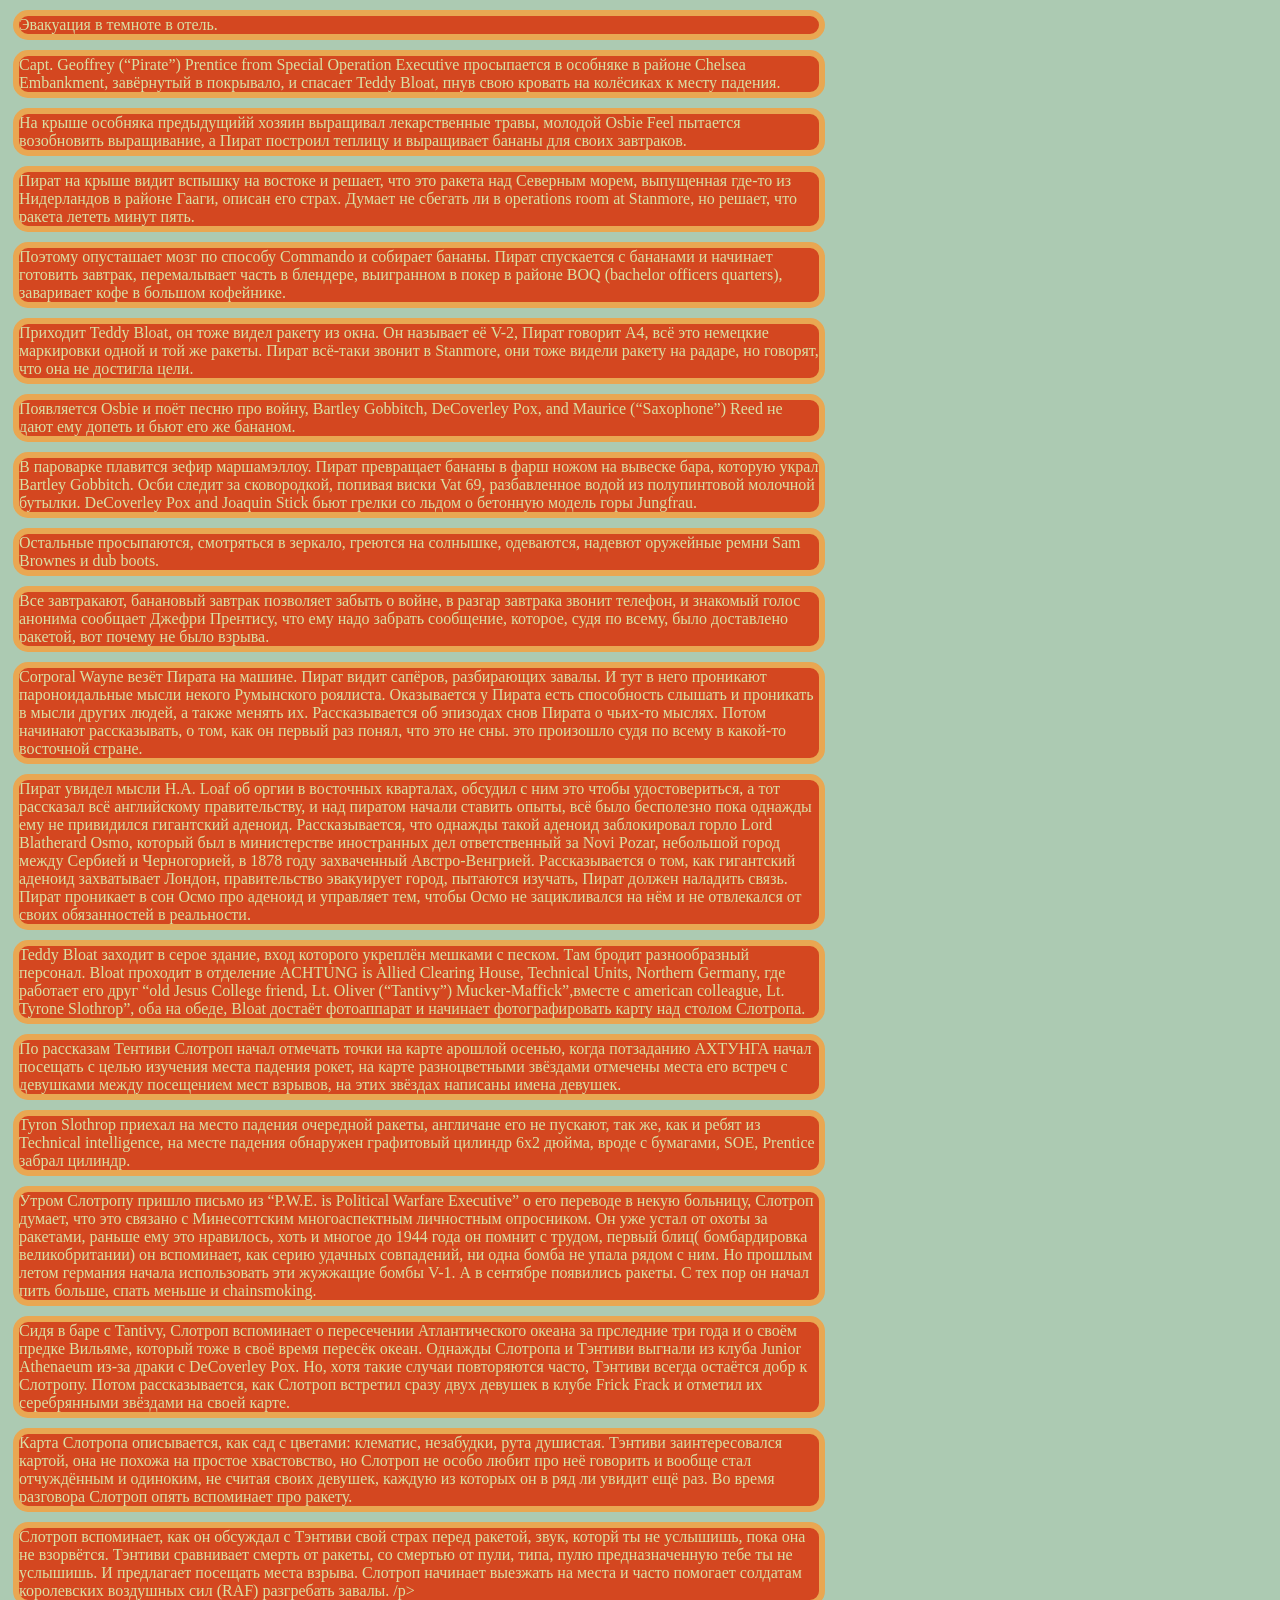
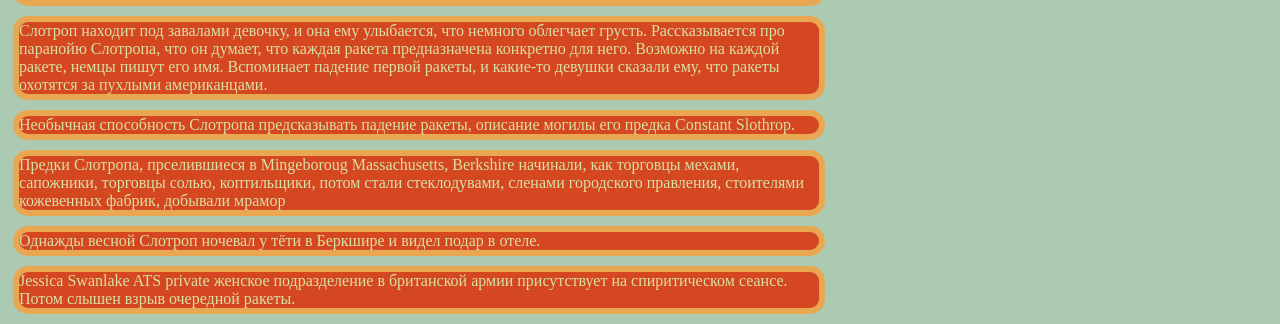
==== gr.html @ 09b10a2f "230" ====
<!DOCTYPE html>
<html>
<head>
<title>Gravity rainbow</title>
<link rel="stylesheet" href="styles.css">
</head>
<body  style="background-color: #ACCAB2; color: #D9E0A4">
<p>Эвакуация в темноте в отель.</p>
<p>Capt. Geoffrey (“Pirate”) Prentice from Special Operation Executive просыпается в особняке в районе Chelsea Embankment, завёрнутый в покрывало, и спасает Teddy Bloat, пнув свою кровать на колёсиках к месту падения.</p> <p>На крыше особняка предыдущийй хозяин выращивал лекарственные травы, молодой Osbie Feel пытается возобновить выращивание, а Пират построил теплицу и выращивает бананы для своих завтраков.</p>
<p>Пират на крыше видит вспышку на востоке и решает, что это ракета над Северным морем, выпущенная где-то из Нидерландов в районе Гааги, описан его страх. Думает не сбегать ли в operations room at Stanmore, но решает, что ракета лететь минут пять.</p>  <p>Поэтому опусташает мозг по способу Commando и собирает бананы.
Пират спускается с бананами и начинает готовить завтрак, перемалывает часть в блендере, выигранном в покер в районе BOQ (bachelor officers quarters), заваривает кофе в большом кофейнике.</p> <p>Приходит
Teddy Bloat, он тоже видел ракету из окна. Он называет её V-2, Пират говорит A4, всё это немецкие маркировки одной и той же ракеты. Пират всё-таки звонит в Stanmore, они тоже видели ракету на радаре, но говорят, что она не достигла цели.</p>
<p>Появляется Osbie и поёт песню про войну, Bartley  Gobbitch,  DeCoverley  Pox,  and  Maurice  (“Saxophone”)  Reed не дают ему допеть и бьют его же бананом.</p>
<p>В пароварке плавится зефир маршамэллоу. Пират превращает бананы в фарш ножом на вывеске бара, которую украл Bartley Gobbitch.
Осби следит за сковородкой, попивая виски Vat 69, разбавленное водой из полупинтовой молочной бутылки.
DeCoverley Pox and Joaquin Stick бьют грелки со льдом о бетонную модель горы Jungfrau.</p>
<p>Остальные просыпаются, смотряться в зеркало, греются на солнышке, одеваются, надевют оружейные ремни Sam Brownes и dub boots.</p>
<p>Все завтракают, банановый завтрак позволяет забыть о войне, в разгар завтрака звонит телефон, и знакомый голос анонима сообщает Джефри Прентису, что ему надо забрать сообщение, которое, судя по всему, было доставлено ракетой, вот почему не было взрыва.</p>
<p>Corporal Wayne везёт Пирата на машине. Пират видит сапёров, разбирающих завалы. И тут в него проникают пароноидальные мысли некого Румынского роялиста. Оказывается у Пирата есть способность слышать и проникать в мысли других людей, а также менять их.
Рассказывается об эпизодах снов Пирата о чьих-то мыслях. Потом начинают рассказывать, о том, как он первый раз понял, что это не сны. это произошло судя по всему в какой-то восточной стране.</p>
<p>Пират увидел мысли H.A. Loaf об оргии в восточных кварталах, обсудил с ним это чтобы удостовериться, а тот рассказал всё английскому правительству, и над пиратом начали ставить опыты, всё было бесполезно пока однажды ему не привидился гигантский аденоид. Рассказывается, что однажды такой аденоид заблокировал горло Lord Blatherard Osmo, который был в министерстве иностранных дел ответственный за Novi Pozar, небольшой город между Сербией и Черногорией, в 1878 году захваченный Австро-Венгрией.
Рассказывается о том, как гигантский аденоид захватывает Лондон, правительство эвакуирует город, пытаются изучать, Пират должен наладить связь.
Пират проникает в сон Осмо про аденоид и управляет тем, чтобы Осмо не зацикливался на нём и не отвлекался от своих обязанностей в реальности.</p>                                                                                                   <p>Teddy Bloat заходит в серое здание, вход которого укреплён мешками с песком. Там бродит разнообразный персонал.
Bloat проходит в отделение ACHTUNG is  Allied  Clearing  House,  Technical  Units,  Northern  Germany, где работает его друг
“old Jesus College friend, Lt. Oliver (“Tantivy”) Mucker-Maffick”,вместе с                                              american colleague, Lt. Tyrone Slothrop”, оба на обеде, Bloat достаёт фотоаппарат и начинает фотографировать карту над столом Слотропа.</p>                                                                                                         <p>По рассказам Тентиви Слотроп начал отмечать точки на карте арошлой осенью, когда потзаданию АХТУНГА начал посещать с целью изучения места падения рокет, на карте разноцветными звёздами отмечены места его встреч с девушками между посещением мест взрывов, на этих звёздах написаны имена девушек.</p>                                                                   <p>Tyron Slothrop приехал на место падения очередной ракеты, англичане его не пускают, так же, как и ребят из Technical intelligence, на месте падения обнаружен графитовый цилиндр 6х2 дюйма, вроде с бумагами, SOE, Prentice забрал цилиндр.</p>
<p>Утром Слотропу пришло письмо из “P.W.E. is Political Warfare Executive” о его переводе в некую больницу, Слотроп думает, что это связано с Минесоттским многоаспектным личностным опросником. Он уже устал от охоты за ракетами, раньше ему это нравилось, хоть и многое до 1944 года он помнит с трудом, первый блиц( бомбардировка великобритании) он вспоминает, как серию удачных совпадений, ни одна бомба не упала рядом с ним. Но прошлым летом германия начала использовать эти жужжащие бомбы V-1.
А в сентябре появились ракеты. С тех пор он начал пить больше, спать меньше и chainsmoking.</p>
<p>Сидя в баре с Tantivy, Слотроп вспоминает о пересечении Атлантического океана за прследние три года и о своём предке Вильяме, который тоже в своё время пересёк океан. Однажды Слотропа и Тэнтиви выгнали из клуба Junior Athenaeum из-за драки с DeCoverley Pox. Но, хотя такие случаи повторяются часто, Тэнтиви всегда остаётся добр к Слотропу. Потом рассказывается, как Слотроп встретил сразу двух девушек в клубе Frick Frack и отметил их серебрянными звёздами на своей карте.</p>
<p>Карта Слотропа описывается, как сад с цветами: клематис, незабудки, рута душистая. Тэнтиви заинтересовался картой, она не похожа на простое хвастовство, но Слотроп не особо любит про неё говорить и вообще стал отчуждённым и одиноким, не считая своих девушек, каждую из которых он в ряд ли увидит ещё раз. Во время разговора Слотроп опять вспоминает про ракету.
</p><p>
Слотроп вспоминает, как он обсуждал с Тэнтиви свой страх перед ракетой, звук, которй ты не услышишь, пока она не взорвётся. Тэнтиви сравнивает смерть от ракеты, со смертью от пули, типа, пулю предназначенную тебе ты не услышишь. И предлагает посещать места взрыва. Слотроп начинает выезжать на места и часто помогает солдатам королевских воздушных сил (RAF)  разгребать завалы.
/p><p>Слотроп находит под завалами девочку, и она ему улыбается, что немного облегчает грусть.
Рассказывается про паранойю Слотропа, что он думает, что каждая ракета предназначена конкретно для него. Возможно на каждой ракете, немцы пишут его имя. Вспоминает падение первой ракеты, и какие-то девушки сказали ему, что ракеты охотятся за пухлыми американцами.
</p><p>

Необычная способность Слотропа предсказывать падение ракеты, описание могилы его предка Constant Slothrop.</p><p>Предки Слотропа, прселившиеся в Mingeboroug Massachusetts, Berkshire начинали, как торговцы мехами, сапожники, торговцы солью, коптильщики, потом стали стеклодувами, сленами городского правления, стоителями кожевенных фабрик, добывали мрамор</p>
<p>Однажды весной Слотроп ночевал у тёти в Беркшире и видел подар в отеле.</p>
<p>Jessica Swanlake ATS private женское подразделение в британской армии присутствует на спиритическом сеансе. Потом слышен взрыв очередной ракеты.</p>
</body></html>
---- styles.css ----
p {
background-color: #D44720;
max-width: 100ch;
margin-top: 1em;
margin-bottom: 1em;
margin-left: 1em;
overflow: hidden;
text-overflow: ellipsis;
white-space: wrap;
background: #D44720;
border-left: 6px solid;
border-right: 6px solid;
border-top: 6px solid;
border-bottom: 6px solid;
border-color: #E9A752;
border-radius: 15px;
margin: 10px 5px;
}
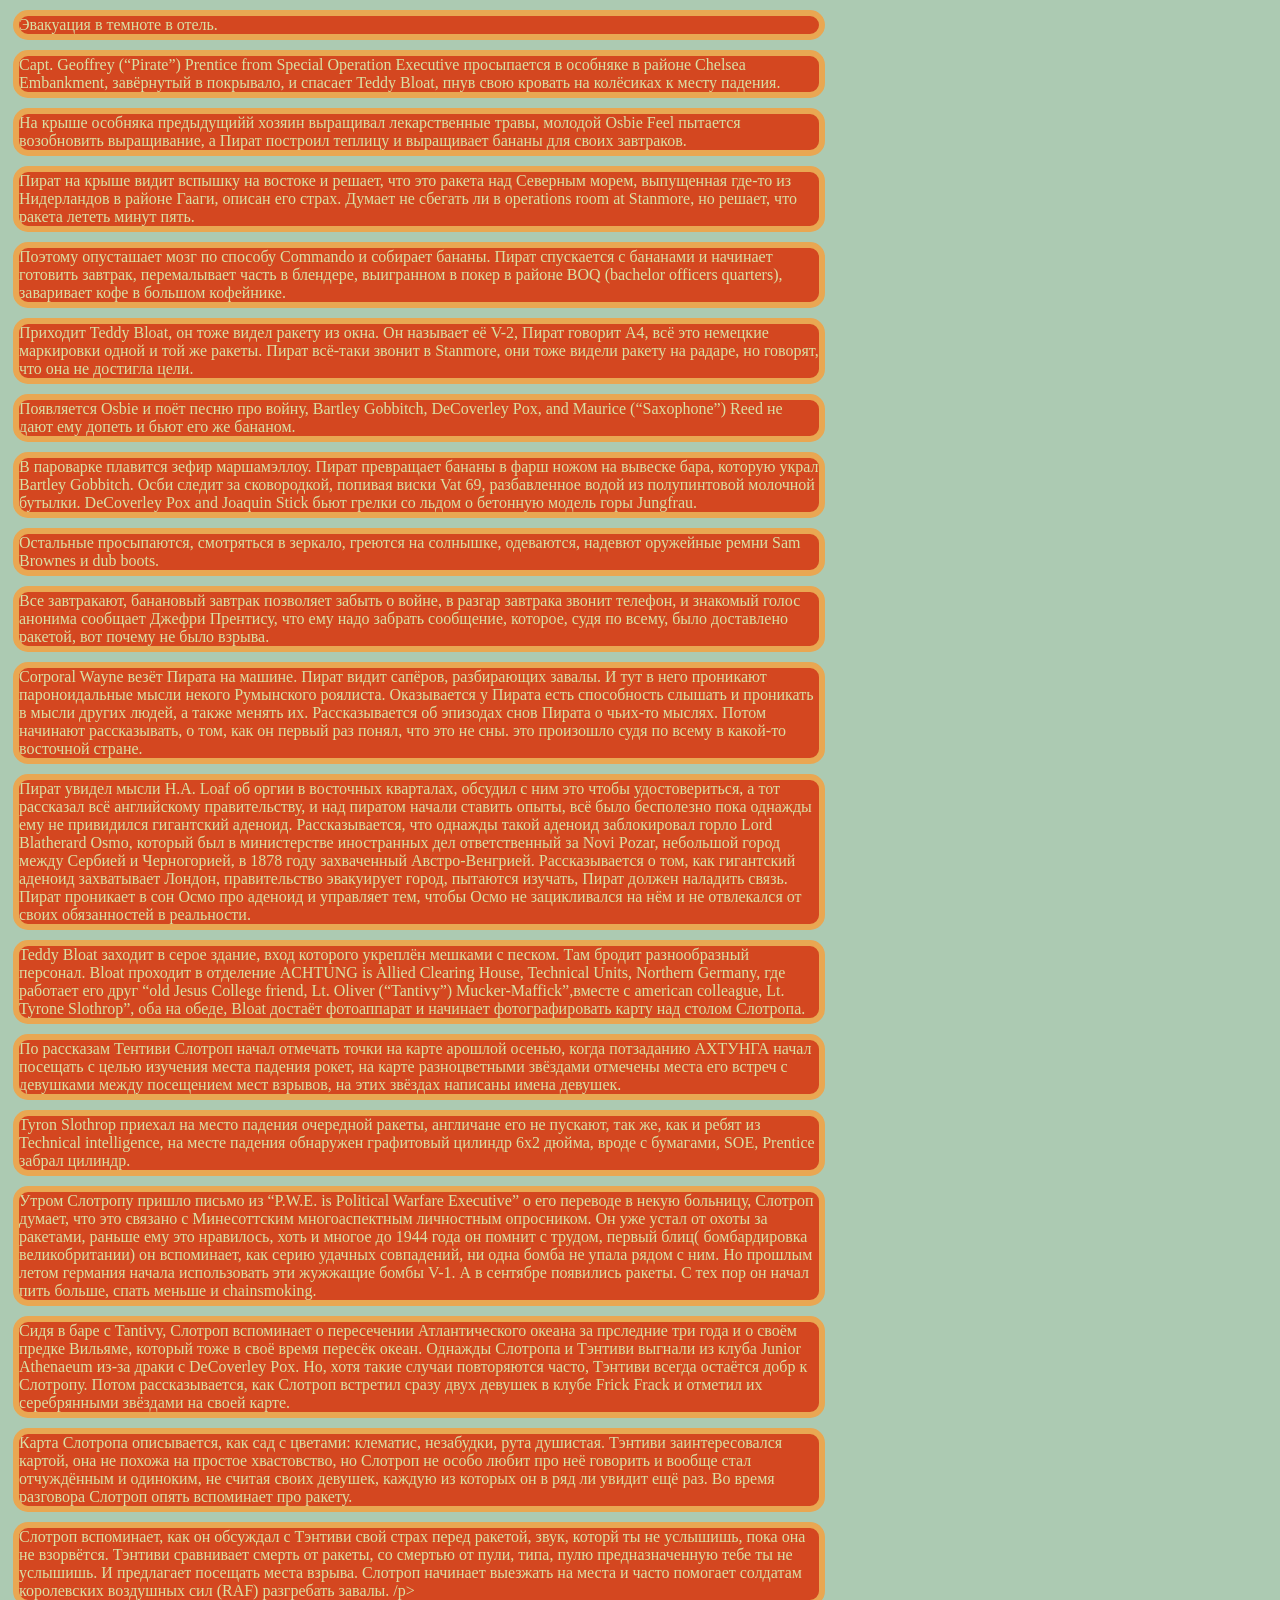
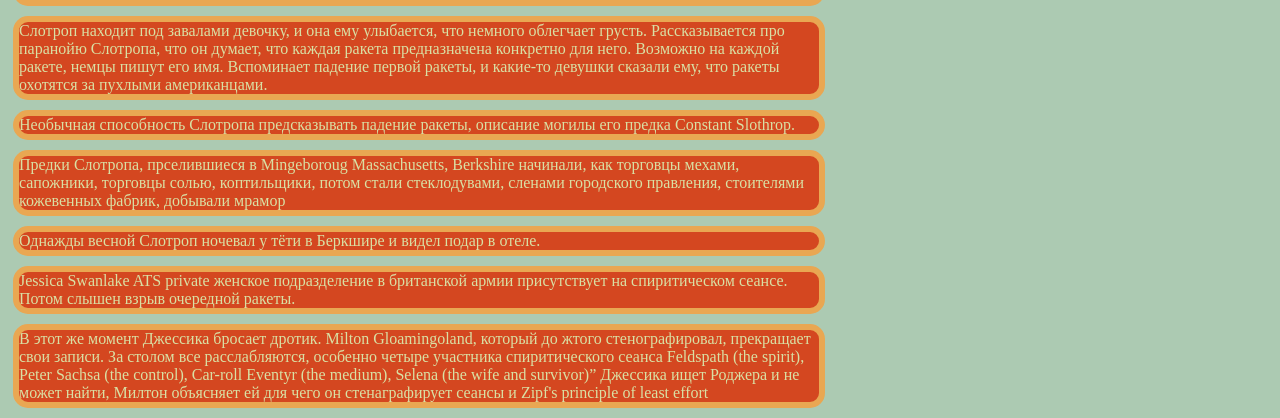
==== commit b2b5cd68: "240" ====
--- a/gr.html
+++ b/gr.html
@@ -36,4 +36,6 @@
 Необычная способность Слотропа предсказывать падение ракеты, описание могилы его предка Constant Slothrop.</p><p>Предки Слотропа, прселившиеся в Mingeboroug Massachusetts, Berkshire начинали, как торговцы мехами, сапожники, торговцы солью, коптильщики, потом стали стеклодувами, сленами городского правления, стоителями кожевенных фабрик, добывали мрамор</p>
 <p>Однажды весной Слотроп ночевал у тёти в Беркшире и видел подар в отеле.</p>
 <p>Jessica Swanlake ATS private женское подразделение в британской армии присутствует на спиритическом сеансе. Потом слышен взрыв очередной ракеты.</p>
+<p>В этот же момент Джессика бросает дротик. Milton Gloamingoland, который до жтого стенографировал, прекращает свои записи. За столом все расслабляются, особенно четыре участника спиритического сеанса Feldspath (the spirit), Peter Sachsa (the control), Car-roll Eventyr (the medium), Selena (the wife and survivor)”
+Джессика ищет Роджера и не может найти, Милтон объясняет ей для чего он стенаграфирует сеансы и Zipf's principle of least effort</p>
 </body></html>
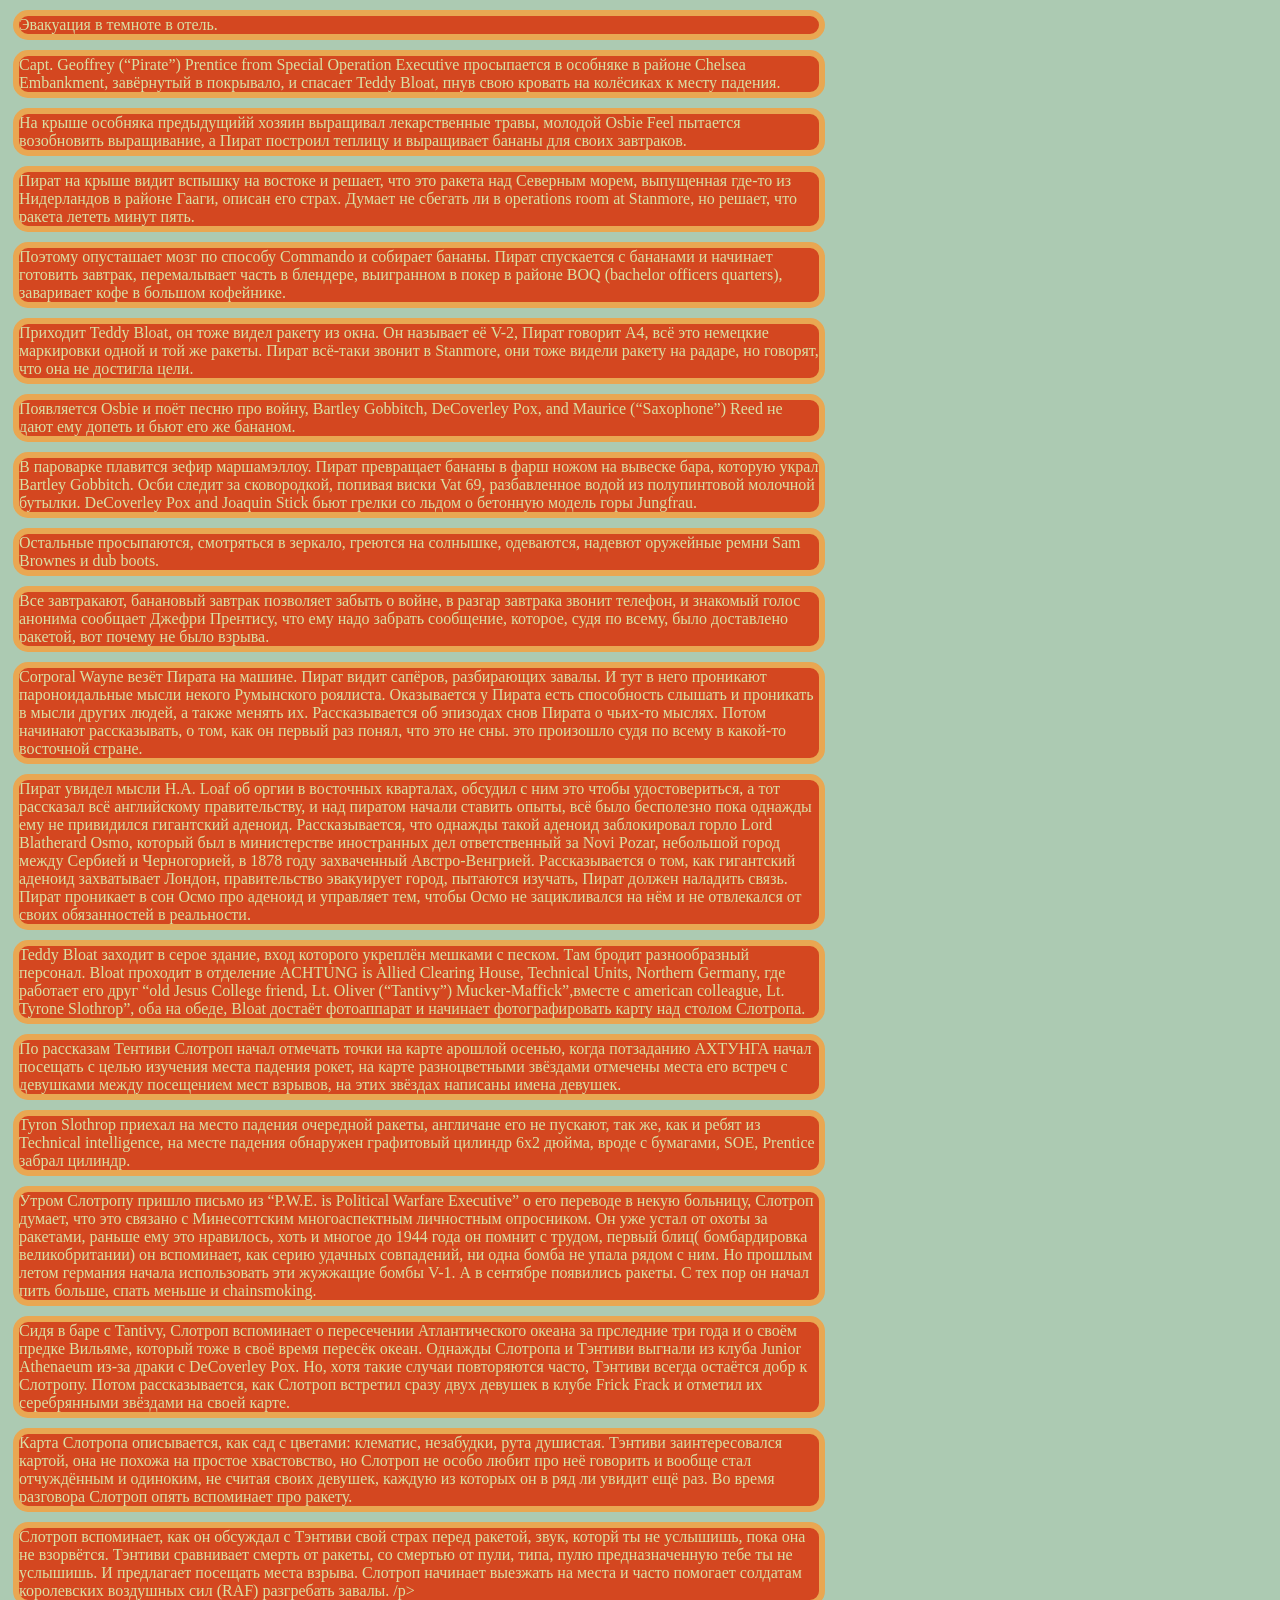
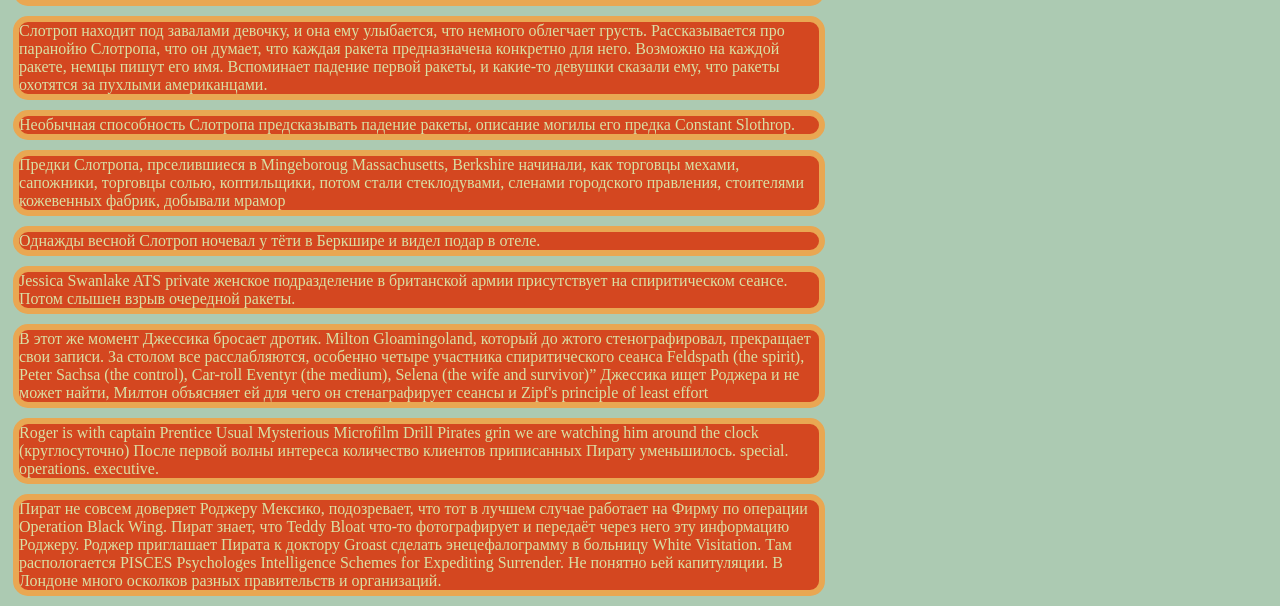
==== commit f2562ef3: "260" ====
--- a/gr.html
+++ b/gr.html
@@ -38,4 +38,11 @@
 <p>Jessica Swanlake ATS private женское подразделение в британской армии присутствует на спиритическом сеансе. Потом слышен взрыв очередной ракеты.</p>
 <p>В этот же момент Джессика бросает дротик. Milton Gloamingoland, который до жтого стенографировал, прекращает свои записи. За столом все расслабляются, особенно четыре участника спиритического сеанса Feldspath (the spirit), Peter Sachsa (the control), Car-roll Eventyr (the medium), Selena (the wife and survivor)”
 Джессика ищет Роджера и не может найти, Милтон объясняет ей для чего он стенаграфирует сеансы и Zipf's principle of least effort</p>
+<p>Roger is with captain Prentice Usual Mysterious Microfilm Drill
+Pirates grin
+we are watching him around the clock (круглосуточно)
+После первой волны интереса количество клиентов приписанных Пирату уменьшилось.
+special. operations. executive.
+</p>
+<p>Пират не совсем доверяет Роджеру Мексико, подозревает, что тот в лучшем случае работает на Фирму по операции Operation Black Wing. Пират знает, что Teddy Bloat что-то фотографирует и передаёт через него эту информацию Роджеру. Роджер приглашает Пирата к доктору Groast сделать энецефалограмму в больницу White Visitation. Там распологается PISCES Psychologes Intelligence Schemes for Expediting Surrender. Не понятно ьей капитуляции. В Лондоне много осколков разных правительств и организаций.</p>
 </body></html>
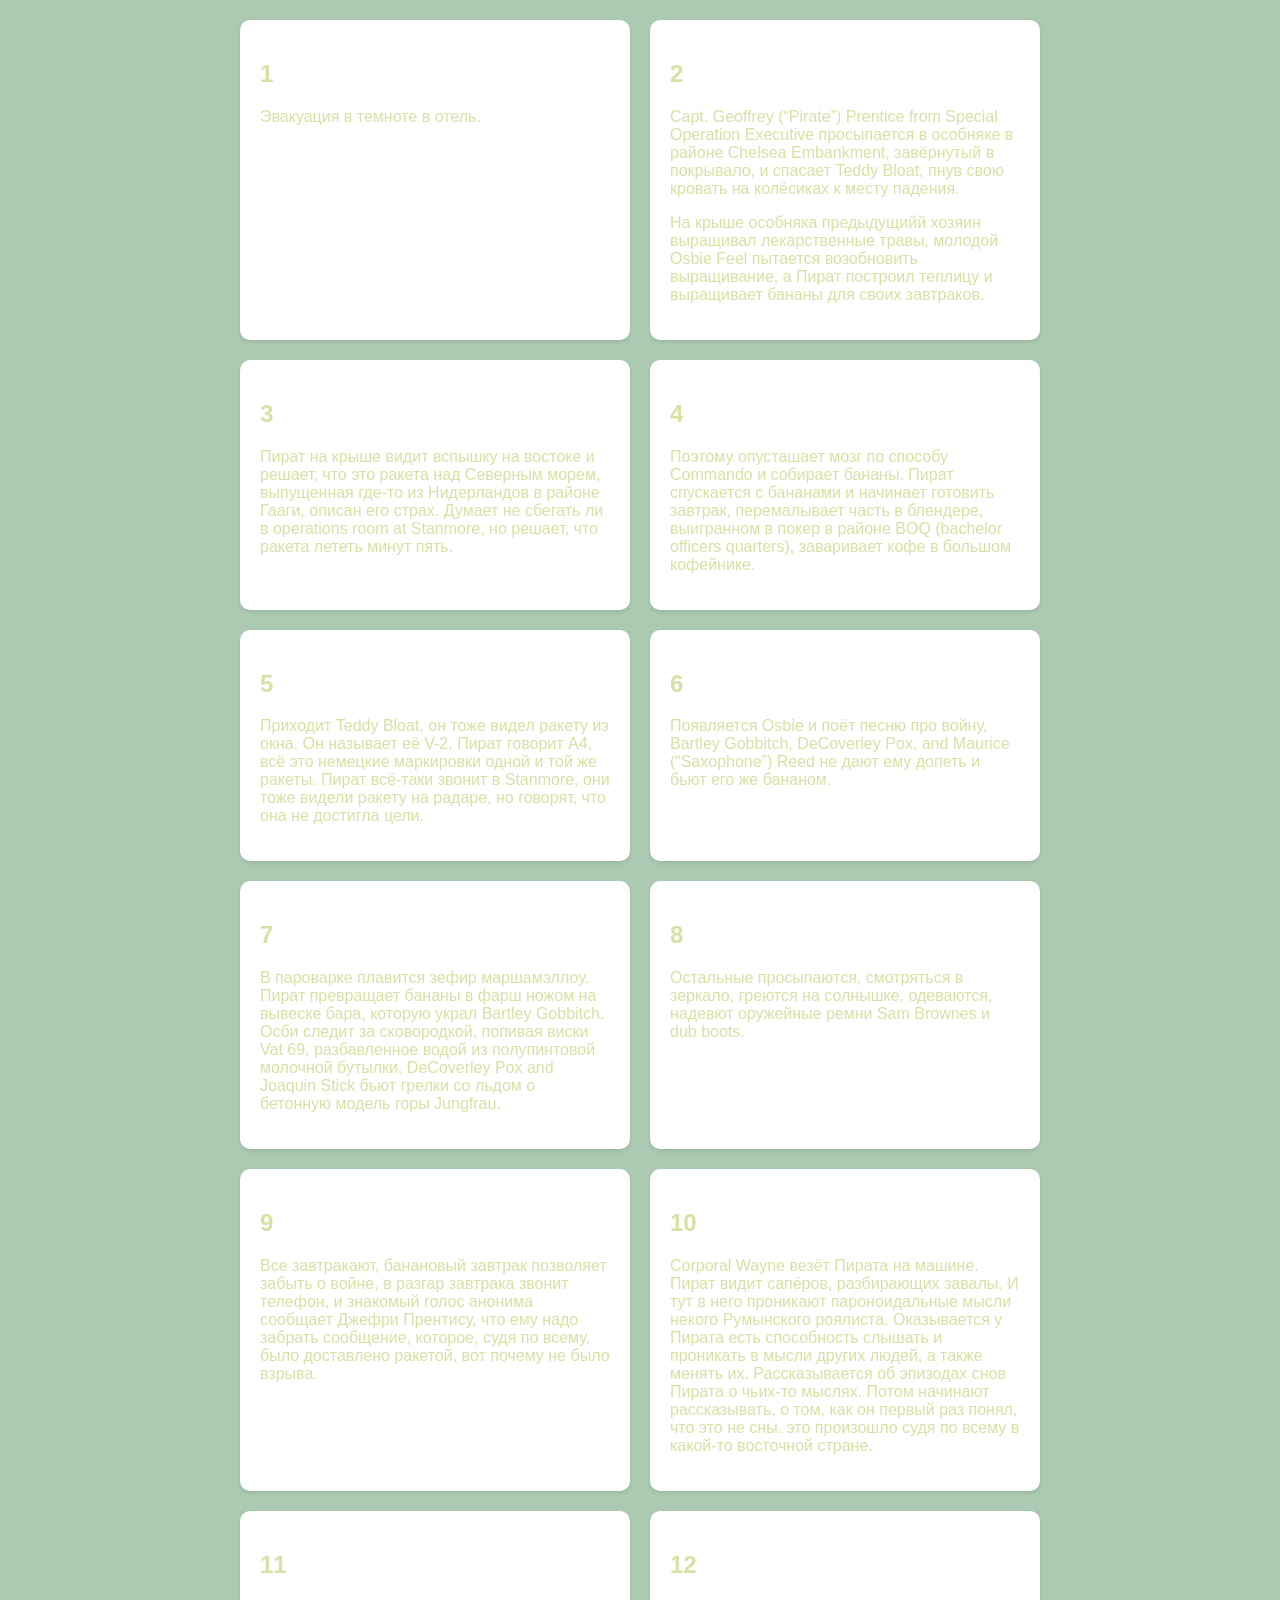
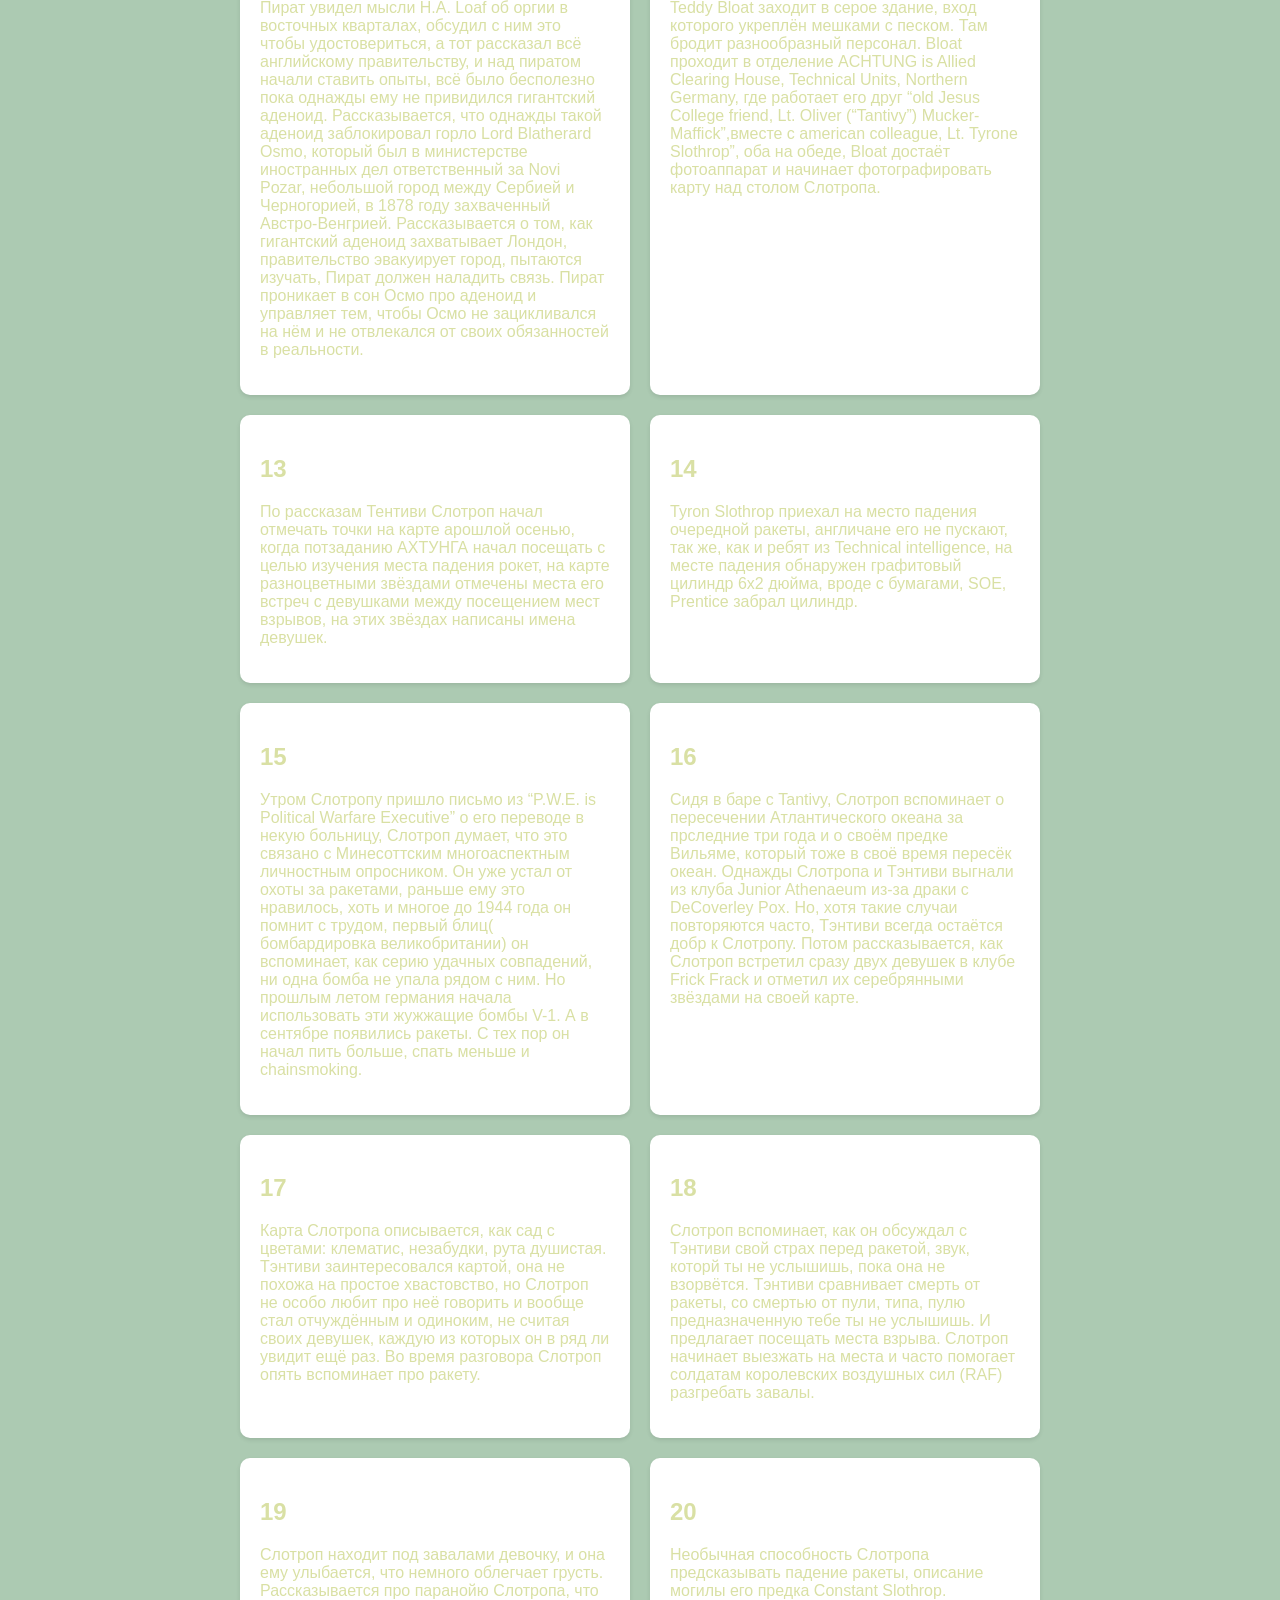
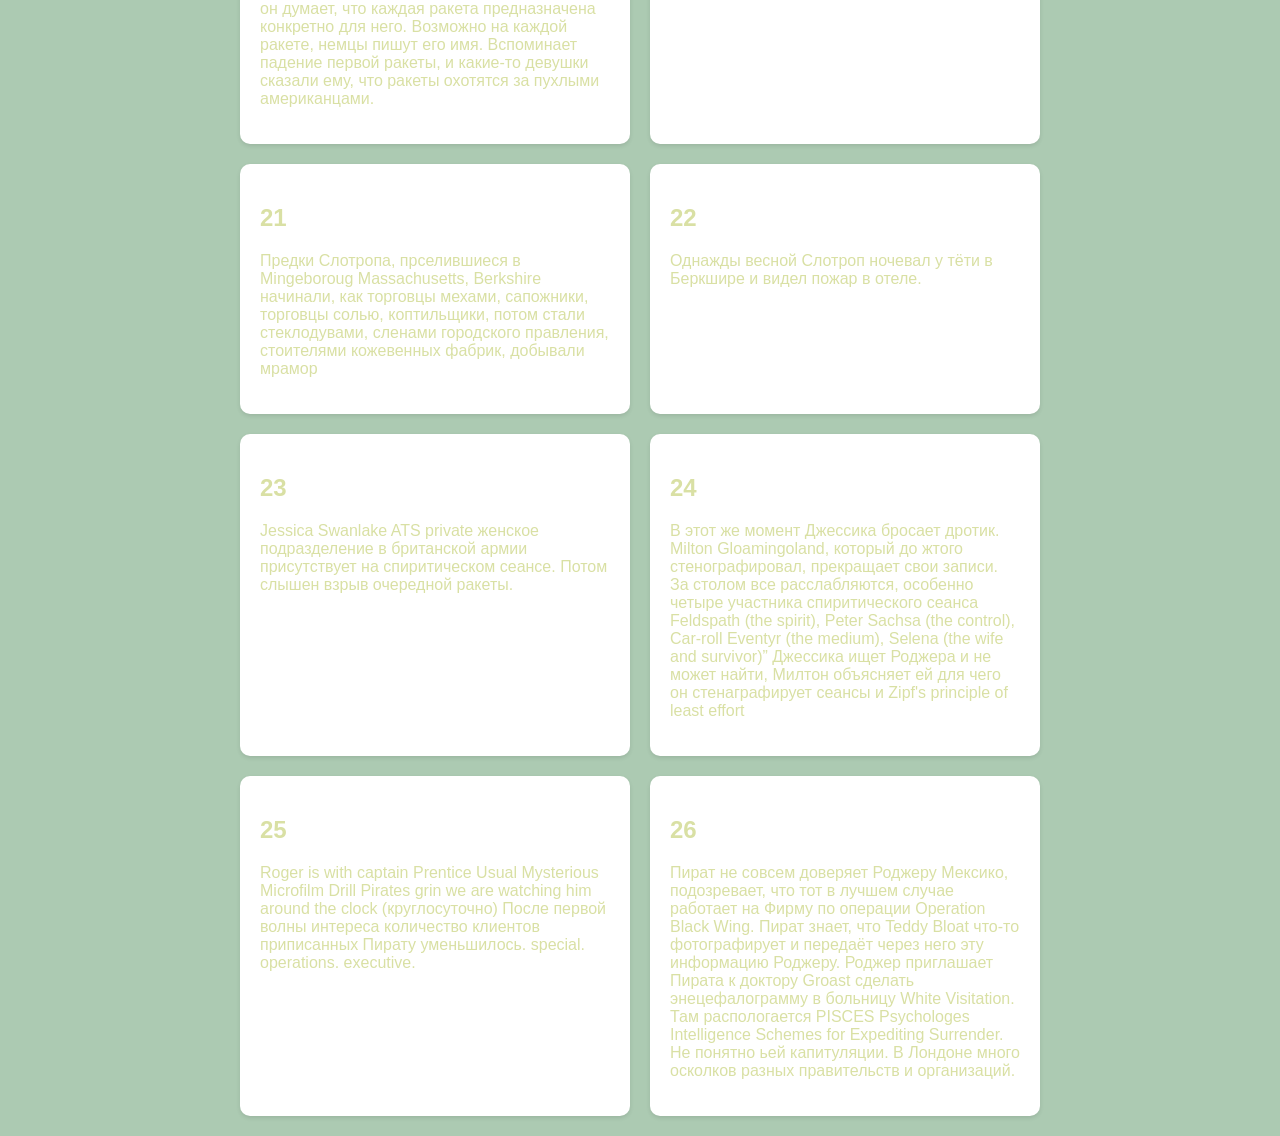
==== commit 2e16c84d: "tiles" ====
--- a/gr.html
+++ b/gr.html
@@ -5,44 +5,130 @@
 <link rel="stylesheet" href="styles.css">
 </head>
 <body  style="background-color: #ACCAB2; color: #D9E0A4">
+<main>
+<section class="tiles-container">
+<div class="tile">
+<h2>1</h2>
 <p>Эвакуация в темноте в отель.</p>
+</div>
+<div class="tile">
+<h2>2</h2>
 <p>Capt. Geoffrey (“Pirate”) Prentice from Special Operation Executive просыпается в особняке в районе Chelsea Embankment, завёрнутый в покрывало, и спасает Teddy Bloat, пнув свою кровать на колёсиках к месту падения.</p> <p>На крыше особняка предыдущийй хозяин выращивал лекарственные травы, молодой Osbie Feel пытается возобновить выращивание, а Пират построил теплицу и выращивает бананы для своих завтраков.</p>
-<p>Пират на крыше видит вспышку на востоке и решает, что это ракета над Северным морем, выпущенная где-то из Нидерландов в районе Гааги, описан его страх. Думает не сбегать ли в operations room at Stanmore, но решает, что ракета лететь минут пять.</p>  <p>Поэтому опусташает мозг по способу Commando и собирает бананы.
-Пират спускается с бананами и начинает готовить завтрак, перемалывает часть в блендере, выигранном в покер в районе BOQ (bachelor officers quarters), заваривает кофе в большом кофейнике.</p> <p>Приходит
+</div>
+<div class="tile">
+<h2>3</h2>
+<p>Пират на крыше видит вспышку на востоке и решает, что это ракета над Северным морем, выпущенная где-то из Нидерландов в районе Гааги, описан его страх. Думает не сбегать ли в operations room at Stanmore, но решает, что ракета лететь минут пять.</p>
+</div>
+<div class="tile">
+<h2>4</h2>
+<p>Поэтому опусташает мозг по способу Commando и собирает бананы.
+Пират спускается с бананами и начинает готовить завтрак, перемалывает часть в блендере, выигранном в покер в районе BOQ (bachelor officers quarters), заваривает кофе в большом кофейнике.</p>
+</div>
+<div class="tile">
+<h2>5</h2>
+<p>Приходит
 Teddy Bloat, он тоже видел ракету из окна. Он называет её V-2, Пират говорит A4, всё это немецкие маркировки одной и той же ракеты. Пират всё-таки звонит в Stanmore, они тоже видели ракету на радаре, но говорят, что она не достигла цели.</p>
+</div>
+<div class="tile">
+<h2>6</h2>
 <p>Появляется Osbie и поёт песню про войну, Bartley  Gobbitch,  DeCoverley  Pox,  and  Maurice  (“Saxophone”)  Reed не дают ему допеть и бьют его же бананом.</p>
+</div>
+<div class="tile">
+<h2>7</h2>
 <p>В пароварке плавится зефир маршамэллоу. Пират превращает бананы в фарш ножом на вывеске бара, которую украл Bartley Gobbitch.
 Осби следит за сковородкой, попивая виски Vat 69, разбавленное водой из полупинтовой молочной бутылки.
 DeCoverley Pox and Joaquin Stick бьют грелки со льдом о бетонную модель горы Jungfrau.</p>
+</div>
+<div class="tile">
+<h2>8</h2>
 <p>Остальные просыпаются, смотряться в зеркало, греются на солнышке, одеваются, надевют оружейные ремни Sam Brownes и dub boots.</p>
+</div>
+<div class="tile">
+<h2>9</h2>
 <p>Все завтракают, банановый завтрак позволяет забыть о войне, в разгар завтрака звонит телефон, и знакомый голос анонима сообщает Джефри Прентису, что ему надо забрать сообщение, которое, судя по всему, было доставлено ракетой, вот почему не было взрыва.</p>
+</div>
+<div class="tile">
+<h2>10</h2>
 <p>Corporal Wayne везёт Пирата на машине. Пират видит сапёров, разбирающих завалы. И тут в него проникают пароноидальные мысли некого Румынского роялиста. Оказывается у Пирата есть способность слышать и проникать в мысли других людей, а также менять их.
 Рассказывается об эпизодах снов Пирата о чьих-то мыслях. Потом начинают рассказывать, о том, как он первый раз понял, что это не сны. это произошло судя по всему в какой-то восточной стране.</p>
+</div>
+<div class="tile">
+<h2>11</h2>
 <p>Пират увидел мысли H.A. Loaf об оргии в восточных кварталах, обсудил с ним это чтобы удостовериться, а тот рассказал всё английскому правительству, и над пиратом начали ставить опыты, всё было бесполезно пока однажды ему не привидился гигантский аденоид. Рассказывается, что однажды такой аденоид заблокировал горло Lord Blatherard Osmo, который был в министерстве иностранных дел ответственный за Novi Pozar, небольшой город между Сербией и Черногорией, в 1878 году захваченный Австро-Венгрией.
 Рассказывается о том, как гигантский аденоид захватывает Лондон, правительство эвакуирует город, пытаются изучать, Пират должен наладить связь.
-Пират проникает в сон Осмо про аденоид и управляет тем, чтобы Осмо не зацикливался на нём и не отвлекался от своих обязанностей в реальности.</p>                                                                                                   <p>Teddy Bloat заходит в серое здание, вход которого укреплён мешками с песком. Там бродит разнообразный персонал.
+Пират проникает в сон Осмо про аденоид и управляет тем, чтобы Осмо не зацикливался на нём и не отвлекался от своих обязанностей в реальности.</p>
+</div>
+<div class="tile">
+<h2>12</h2>
+<p>Teddy Bloat заходит в серое здание, вход которого укреплён мешками с песком. Там бродит разнообразный персонал.
 Bloat проходит в отделение ACHTUNG is  Allied  Clearing  House,  Technical  Units,  Northern  Germany, где работает его друг
-“old Jesus College friend, Lt. Oliver (“Tantivy”) Mucker-Maffick”,вместе с                                              american colleague, Lt. Tyrone Slothrop”, оба на обеде, Bloat достаёт фотоаппарат и начинает фотографировать карту над столом Слотропа.</p>                                                                                                         <p>По рассказам Тентиви Слотроп начал отмечать точки на карте арошлой осенью, когда потзаданию АХТУНГА начал посещать с целью изучения места падения рокет, на карте разноцветными звёздами отмечены места его встреч с девушками между посещением мест взрывов, на этих звёздах написаны имена девушек.</p>                                                                   <p>Tyron Slothrop приехал на место падения очередной ракеты, англичане его не пускают, так же, как и ребят из Technical intelligence, на месте падения обнаружен графитовый цилиндр 6х2 дюйма, вроде с бумагами, SOE, Prentice забрал цилиндр.</p>
+“old Jesus College friend, Lt. Oliver (“Tantivy”) Mucker-Maffick”,вместе с                                              american colleague, Lt. Tyrone Slothrop”, оба на обеде, Bloat достаёт фотоаппарат и начинает фотографировать карту над столом Слотропа.</p> 
+</div>
+<div class="tile">
+<h2>13</h2>
+<p>По рассказам Тентиви Слотроп начал отмечать точки на карте арошлой осенью, когда потзаданию АХТУНГА начал посещать с целью изучения места падения рокет, на карте разноцветными звёздами отмечены места его встреч с девушками между посещением мест взрывов, на этих звёздах написаны имена девушек.</p>
+</div>
+<div class="tile">
+<h2>14</h2>                                                                   
+<p>Tyron Slothrop приехал на место падения очередной ракеты, англичане его не пускают, так же, как и ребят из Technical intelligence, на месте падения обнаружен графитовый цилиндр 6х2 дюйма, вроде с бумагами, SOE, Prentice забрал цилиндр.</p>
+</div>
+<div class="tile">
+<h2>15</h2>
 <p>Утром Слотропу пришло письмо из “P.W.E. is Political Warfare Executive” о его переводе в некую больницу, Слотроп думает, что это связано с Минесоттским многоаспектным личностным опросником. Он уже устал от охоты за ракетами, раньше ему это нравилось, хоть и многое до 1944 года он помнит с трудом, первый блиц( бомбардировка великобритании) он вспоминает, как серию удачных совпадений, ни одна бомба не упала рядом с ним. Но прошлым летом германия начала использовать эти жужжащие бомбы V-1.
 А в сентябре появились ракеты. С тех пор он начал пить больше, спать меньше и chainsmoking.</p>
+</div>
+<div class="tile">
+<h2>16</h2>
 <p>Сидя в баре с Tantivy, Слотроп вспоминает о пересечении Атлантического океана за прследние три года и о своём предке Вильяме, который тоже в своё время пересёк океан. Однажды Слотропа и Тэнтиви выгнали из клуба Junior Athenaeum из-за драки с DeCoverley Pox. Но, хотя такие случаи повторяются часто, Тэнтиви всегда остаётся добр к Слотропу. Потом рассказывается, как Слотроп встретил сразу двух девушек в клубе Frick Frack и отметил их серебрянными звёздами на своей карте.</p>
+</div>
+<div class="tile">
+<h2>17</h2>
 <p>Карта Слотропа описывается, как сад с цветами: клематис, незабудки, рута душистая. Тэнтиви заинтересовался картой, она не похожа на простое хвастовство, но Слотроп не особо любит про неё говорить и вообще стал отчуждённым и одиноким, не считая своих девушек, каждую из которых он в ряд ли увидит ещё раз. Во время разговора Слотроп опять вспоминает про ракету.
-</p><p>
-Слотроп вспоминает, как он обсуждал с Тэнтиви свой страх перед ракетой, звук, которй ты не услышишь, пока она не взорвётся. Тэнтиви сравнивает смерть от ракеты, со смертью от пули, типа, пулю предназначенную тебе ты не услышишь. И предлагает посещать места взрыва. Слотроп начинает выезжать на места и часто помогает солдатам королевских воздушных сил (RAF)  разгребать завалы.
-/p><p>Слотроп находит под завалами девочку, и она ему улыбается, что немного облегчает грусть.
+</p>
+</div>
+<div class="tile">
+<h2>18</h2>
+<p>Слотроп вспоминает, как он обсуждал с Тэнтиви свой страх перед ракетой, звук, которй ты не услышишь, пока она не взорвётся. Тэнтиви сравнивает смерть от ракеты, со смертью от пули, типа, пулю предназначенную тебе ты не услышишь. И предлагает посещать места взрыва. Слотроп начинает выезжать на места и часто помогает солдатам королевских воздушных сил (RAF)  разгребать завалы.
+</p>
+</div>
+<div class="tile">
+<h2>19</h2>
+<p>Слотроп находит под завалами девочку, и она ему улыбается, что немного облегчает грусть.
 Рассказывается про паранойю Слотропа, что он думает, что каждая ракета предназначена конкретно для него. Возможно на каждой ракете, немцы пишут его имя. Вспоминает падение первой ракеты, и какие-то девушки сказали ему, что ракеты охотятся за пухлыми американцами.
-</p><p>
-
-Необычная способность Слотропа предсказывать падение ракеты, описание могилы его предка Constant Slothrop.</p><p>Предки Слотропа, прселившиеся в Mingeboroug Massachusetts, Berkshire начинали, как торговцы мехами, сапожники, торговцы солью, коптильщики, потом стали стеклодувами, сленами городского правления, стоителями кожевенных фабрик, добывали мрамор</p>
-<p>Однажды весной Слотроп ночевал у тёти в Беркшире и видел подар в отеле.</p>
+</p>
+</div>
+<div class="tile">
+<h2>20</h2>
+<p>Необычная способность Слотропа предсказывать падение ракеты, описание могилы его предка Constant Slothrop.</p>
+</div>
+<div class="tile">
+<h2>21</h2>
+<p>Предки Слотропа, прселившиеся в Mingeboroug Massachusetts, Berkshire начинали, как торговцы мехами, сапожники, торговцы солью, коптильщики, потом стали стеклодувами, сленами городского правления, стоителями кожевенных фабрик, добывали мрамор</p>
+</div>
+<div class="tile">
+<h2>22</h2>
+<p>Однажды весной Слотроп ночевал у тёти в Беркшире и видел пожар в отеле.</p>
+</div>
+<div class="tile">
+<h2>23</h2>
 <p>Jessica Swanlake ATS private женское подразделение в британской армии присутствует на спиритическом сеансе. Потом слышен взрыв очередной ракеты.</p>
+</div>
+<div class="tile">
+<h2>24</h2>
 <p>В этот же момент Джессика бросает дротик. Milton Gloamingoland, который до жтого стенографировал, прекращает свои записи. За столом все расслабляются, особенно четыре участника спиритического сеанса Feldspath (the spirit), Peter Sachsa (the control), Car-roll Eventyr (the medium), Selena (the wife and survivor)”
 Джессика ищет Роджера и не может найти, Милтон объясняет ей для чего он стенаграфирует сеансы и Zipf's principle of least effort</p>
+</div>
+<div class="tile">
+<h2>25</h2>
 <p>Roger is with captain Prentice Usual Mysterious Microfilm Drill
 Pirates grin
 we are watching him around the clock (круглосуточно)
 После первой волны интереса количество клиентов приписанных Пирату уменьшилось.
 special. operations. executive.
 </p>
+</div>
+<div class="tile">
+<h2>26</h2>
 <p>Пират не совсем доверяет Роджеру Мексико, подозревает, что тот в лучшем случае работает на Фирму по операции Operation Black Wing. Пират знает, что Teddy Bloat что-то фотографирует и передаёт через него эту информацию Роджеру. Роджер приглашает Пирата к доктору Groast сделать энецефалограмму в больницу White Visitation. Там распологается PISCES Psychologes Intelligence Schemes for Expediting Surrender. Не понятно ьей капитуляции. В Лондоне много осколков разных правительств и организаций.</p>
-</body></html>
+</div>
+</section></main></body></html>
--- a/styles.css
+++ b/styles.css
@@ -1,18 +1,45 @@
-p {
-background-color: #D44720;
-max-width: 100ch;
-margin-top: 1em;
-margin-bottom: 1em;
-margin-left: 1em;
-overflow: hidden;
-text-overflow: ellipsis;
-white-space: wrap;
-background: #D44720;
-border-left: 6px solid;
-border-right: 6px solid;
-border-top: 6px solid;
-border-bottom: 6px solid;
-border-color: #E9A752;
-border-radius: 15px;
-margin: 10px 5px;
+/* style.css */
+body {
+    font-family: 'Arial', sans-serif;
+    margin: 0;
+    padding: 0;
+    background-color: #f5f5f5;
 }
+
+header {
+    background-color: #333;
+    color: #fff;
+    text-align: center;
+    padding: 20px;
+}
+
+main {
+    max-width: 800px;
+    margin: 20px auto;
+}
+
+.tiles-container {
+    display: flex;
+    flex-wrap: wrap;
+    gap: 20px;
+}
+
+.tile {
+    flex: 1 0 300px;
+    background-color: #fff;
+    box-shadow: 0 2px 4px rgba(0, 0, 0, 0.1);
+    padding: 20px;
+    border-radius: 10px;
+    transition: transform 0.3s ease-in-out;
+}
+
+.tile:hover {
+    transform: scale(1.05);
+}
+
+footer {
+    background-color: #333;
+    color: #fff;
+    text-align: center;
+    padding: 10px;
+}
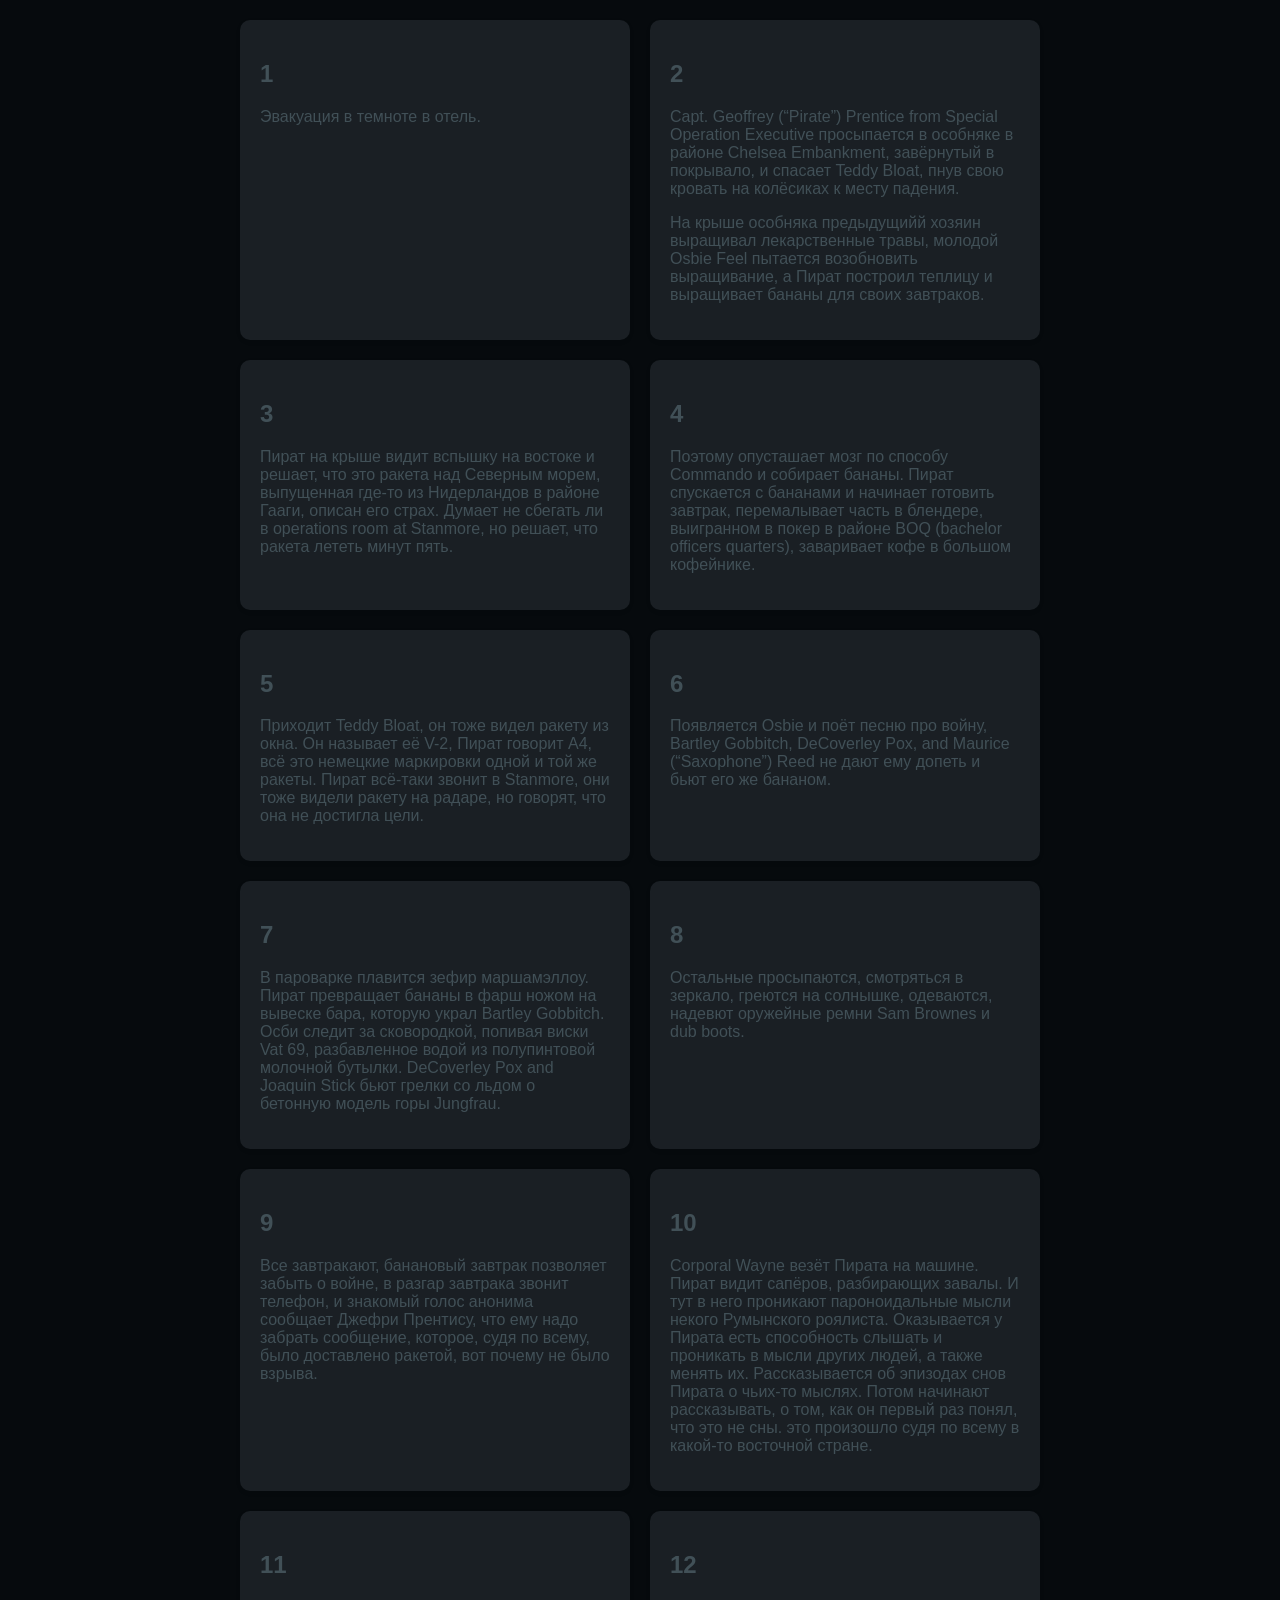
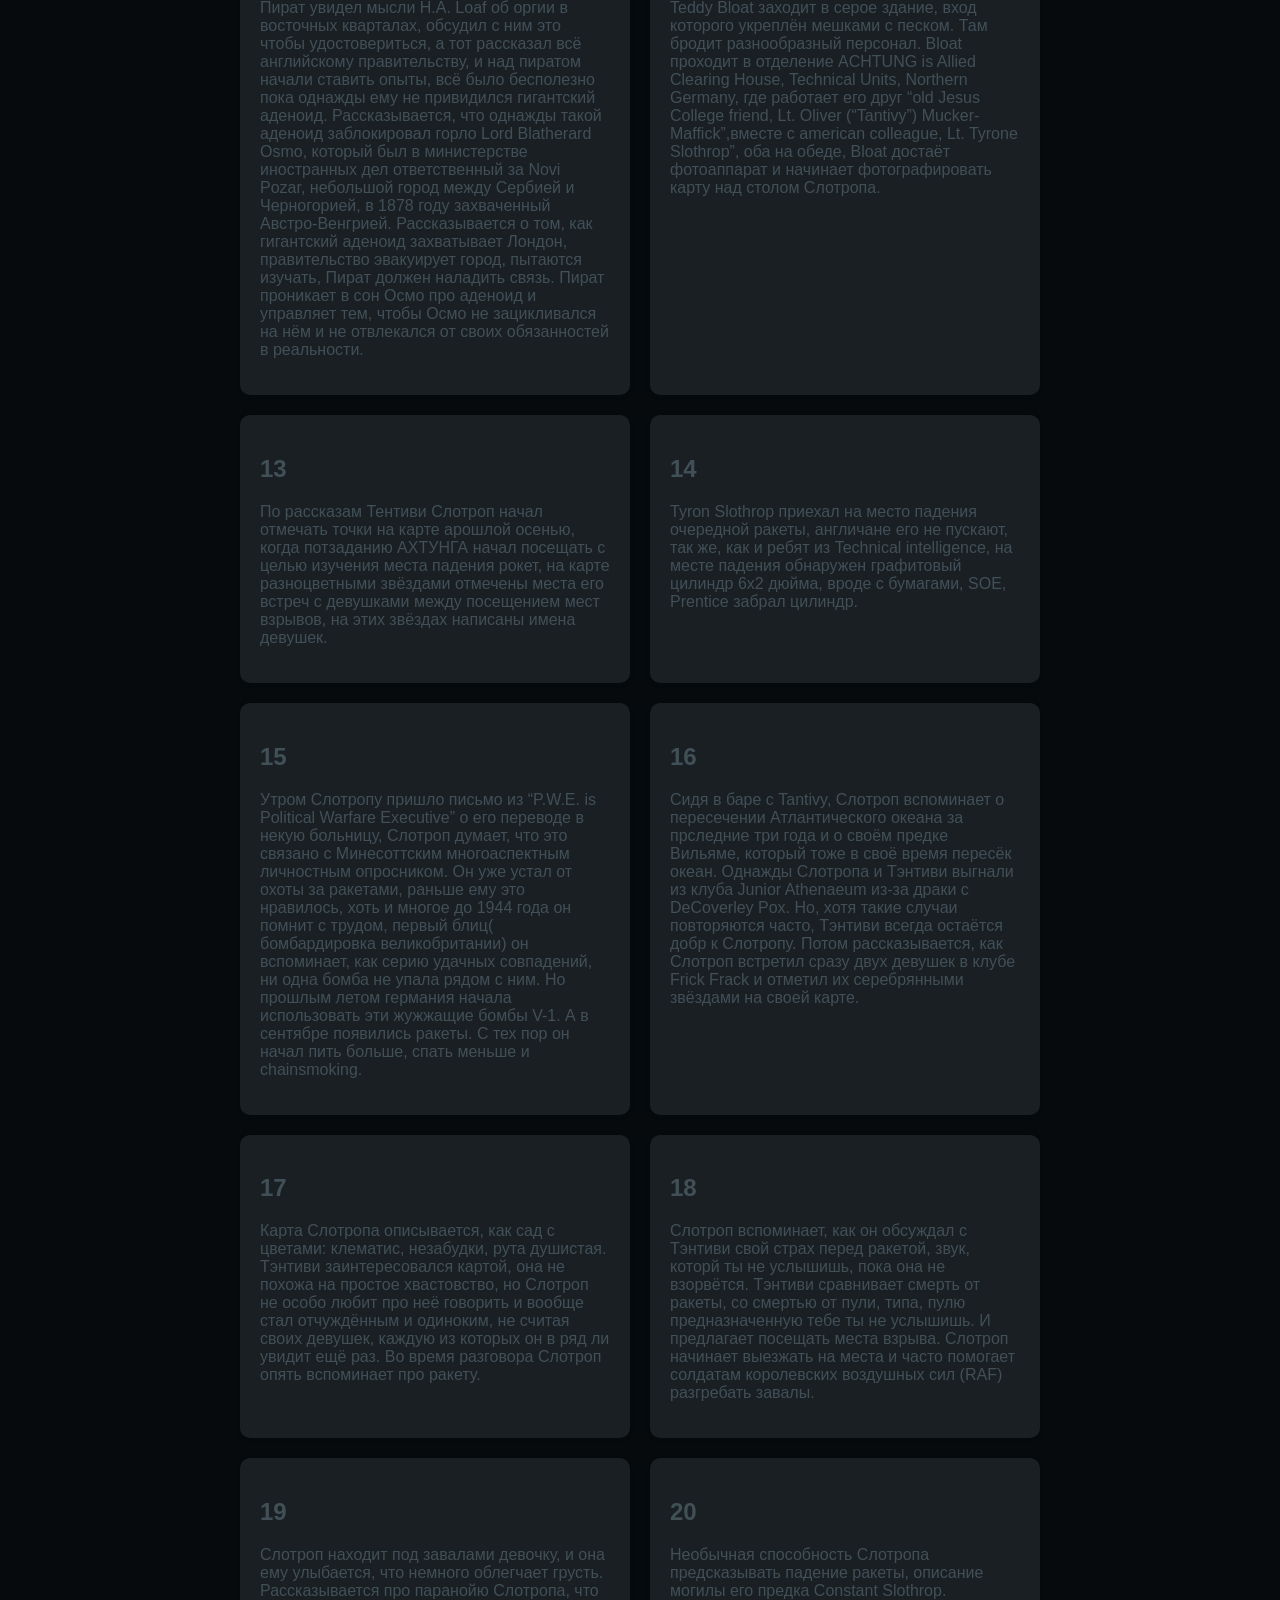
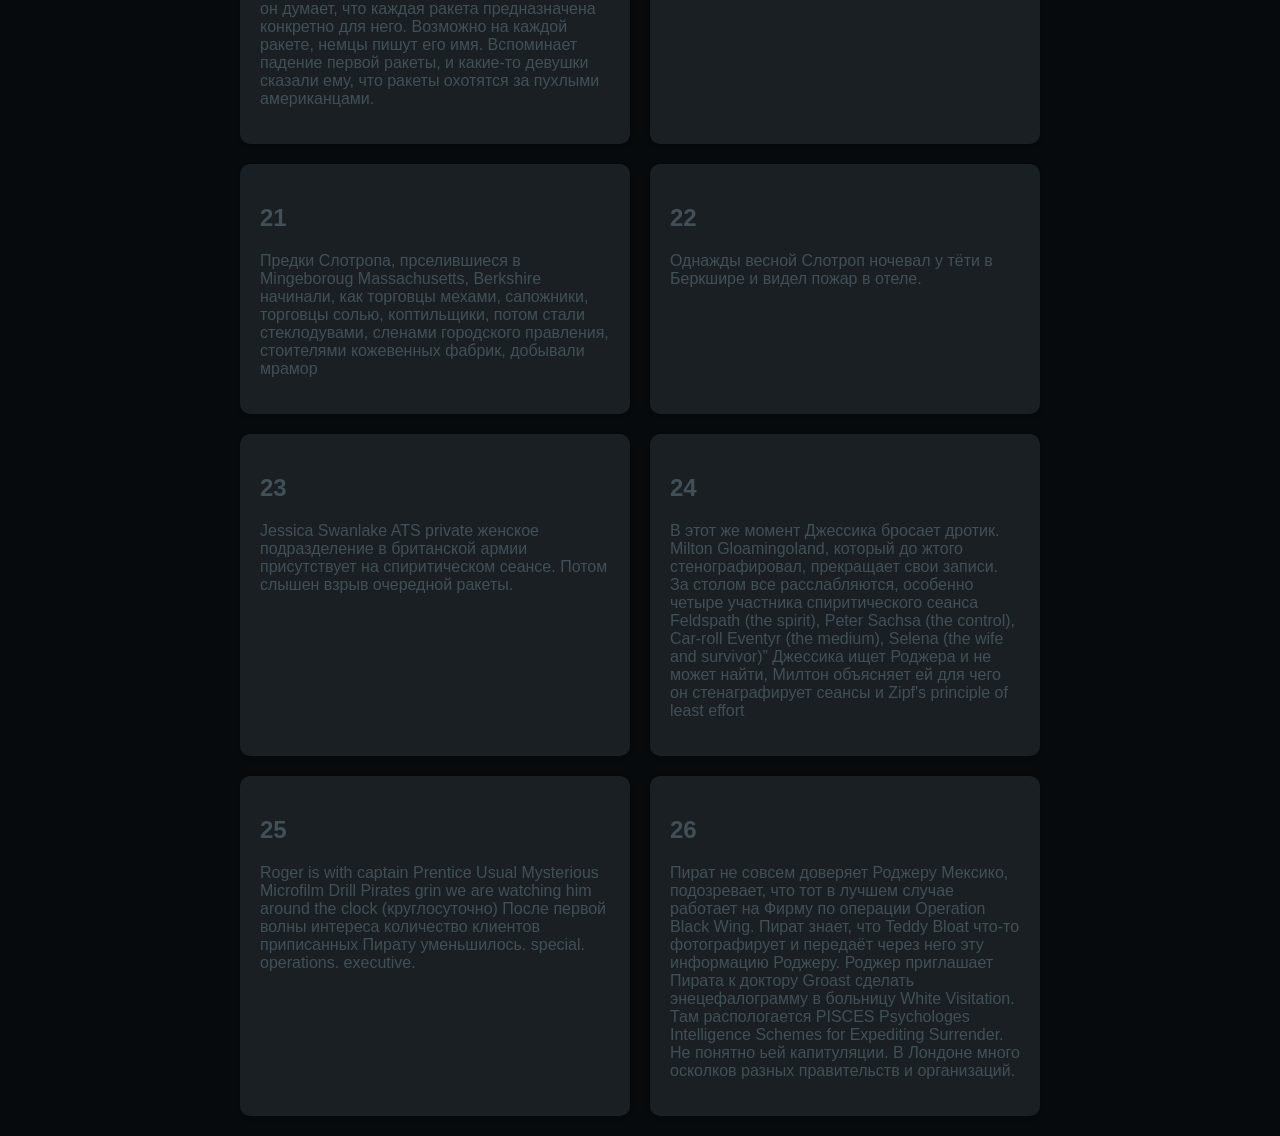
==== commit 2a120567: "new color" ====
--- a/gr.html
+++ b/gr.html
@@ -4,7 +4,7 @@
 <title>Gravity rainbow</title>
 <link rel="stylesheet" href="styles.css">
 </head>
-<body  style="background-color: #ACCAB2; color: #D9E0A4">
+<body  style="background-color: #060A0D; color: #415057">
 <main>
 <section class="tiles-container">
 <div class="tile">
--- a/styles.css
+++ b/styles.css
@@ -3,11 +3,11 @@
     font-family: 'Arial', sans-serif;
     margin: 0;
     padding: 0;
-    background-color: #f5f5f5;
+    background-color: #1A1F24;
 }
 
 header {
-    background-color: #333;
+    background-color: #1A1F24;
     color: #fff;
     text-align: center;
     padding: 20px;
@@ -26,7 +26,7 @@
 
 .tile {
     flex: 1 0 300px;
-    background-color: #fff;
+    background-color: #1A1F24;
     box-shadow: 0 2px 4px rgba(0, 0, 0, 0.1);
     padding: 20px;
     border-radius: 10px;
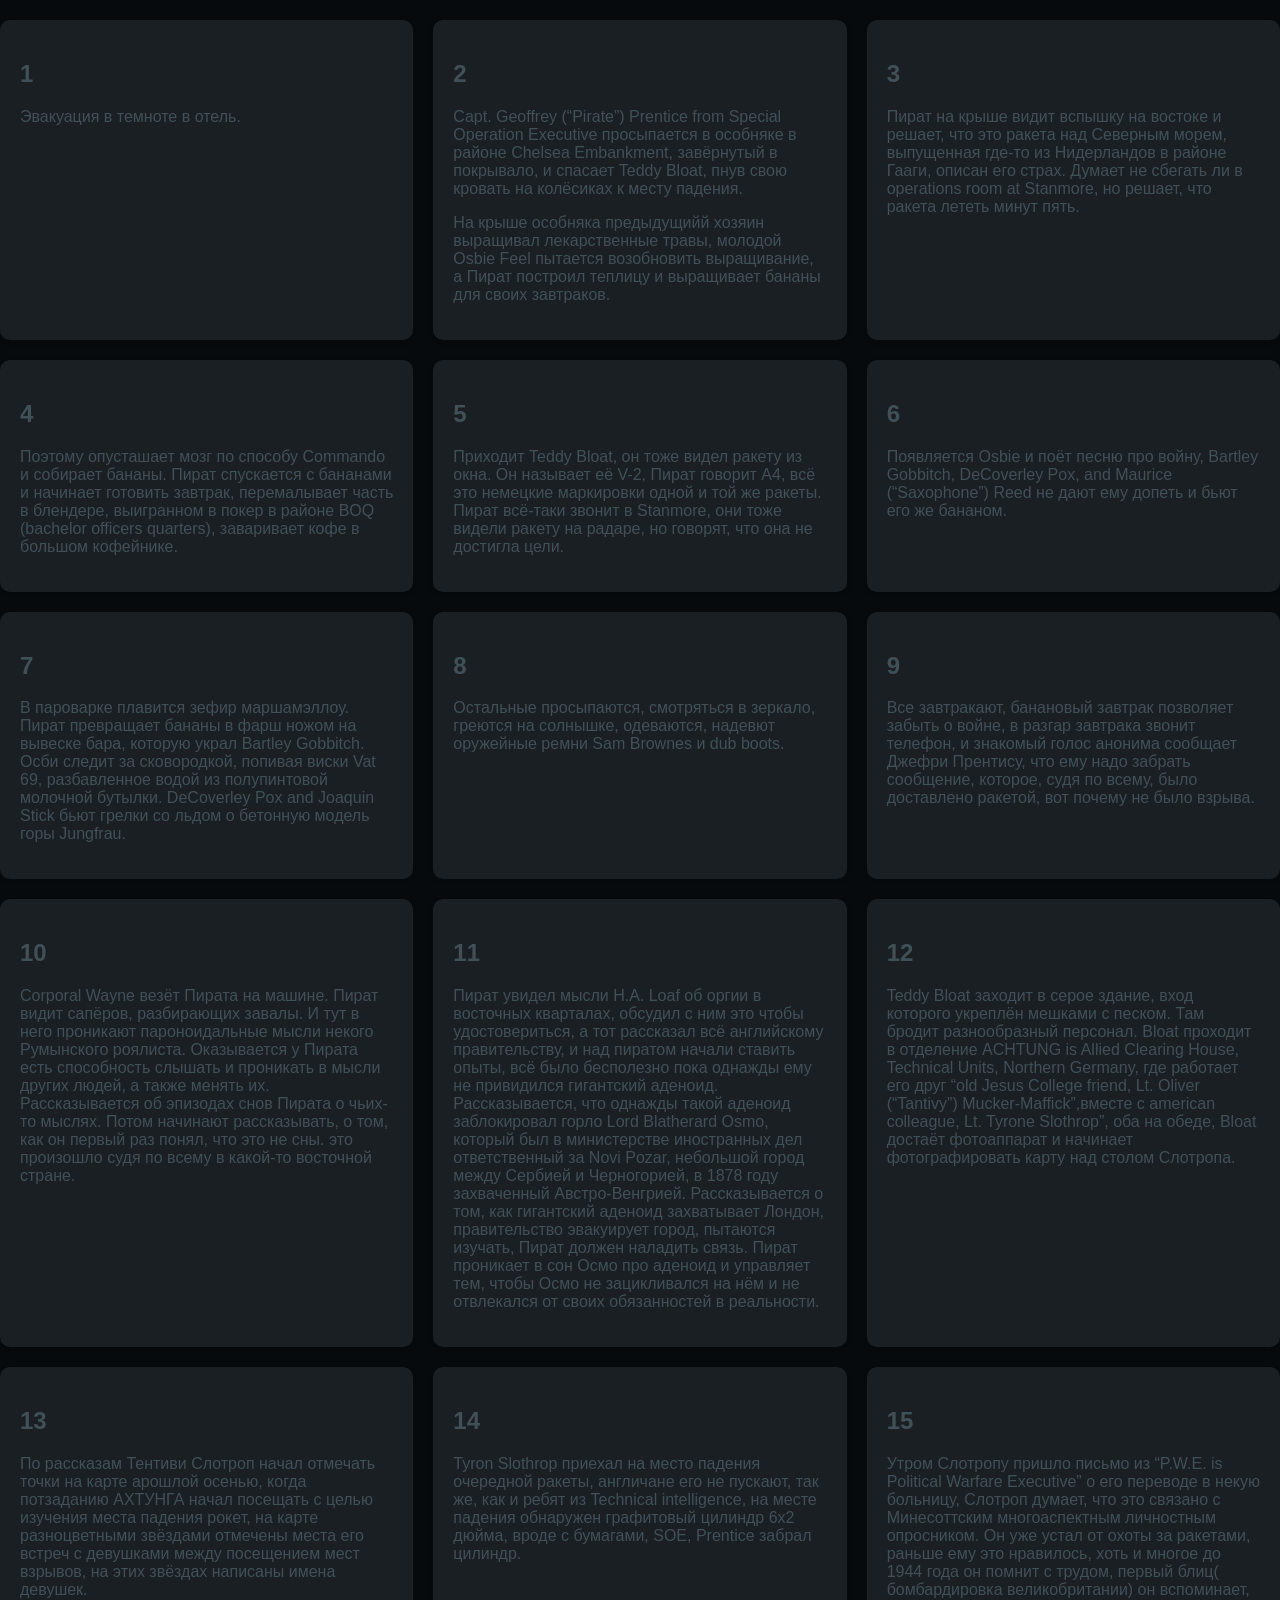
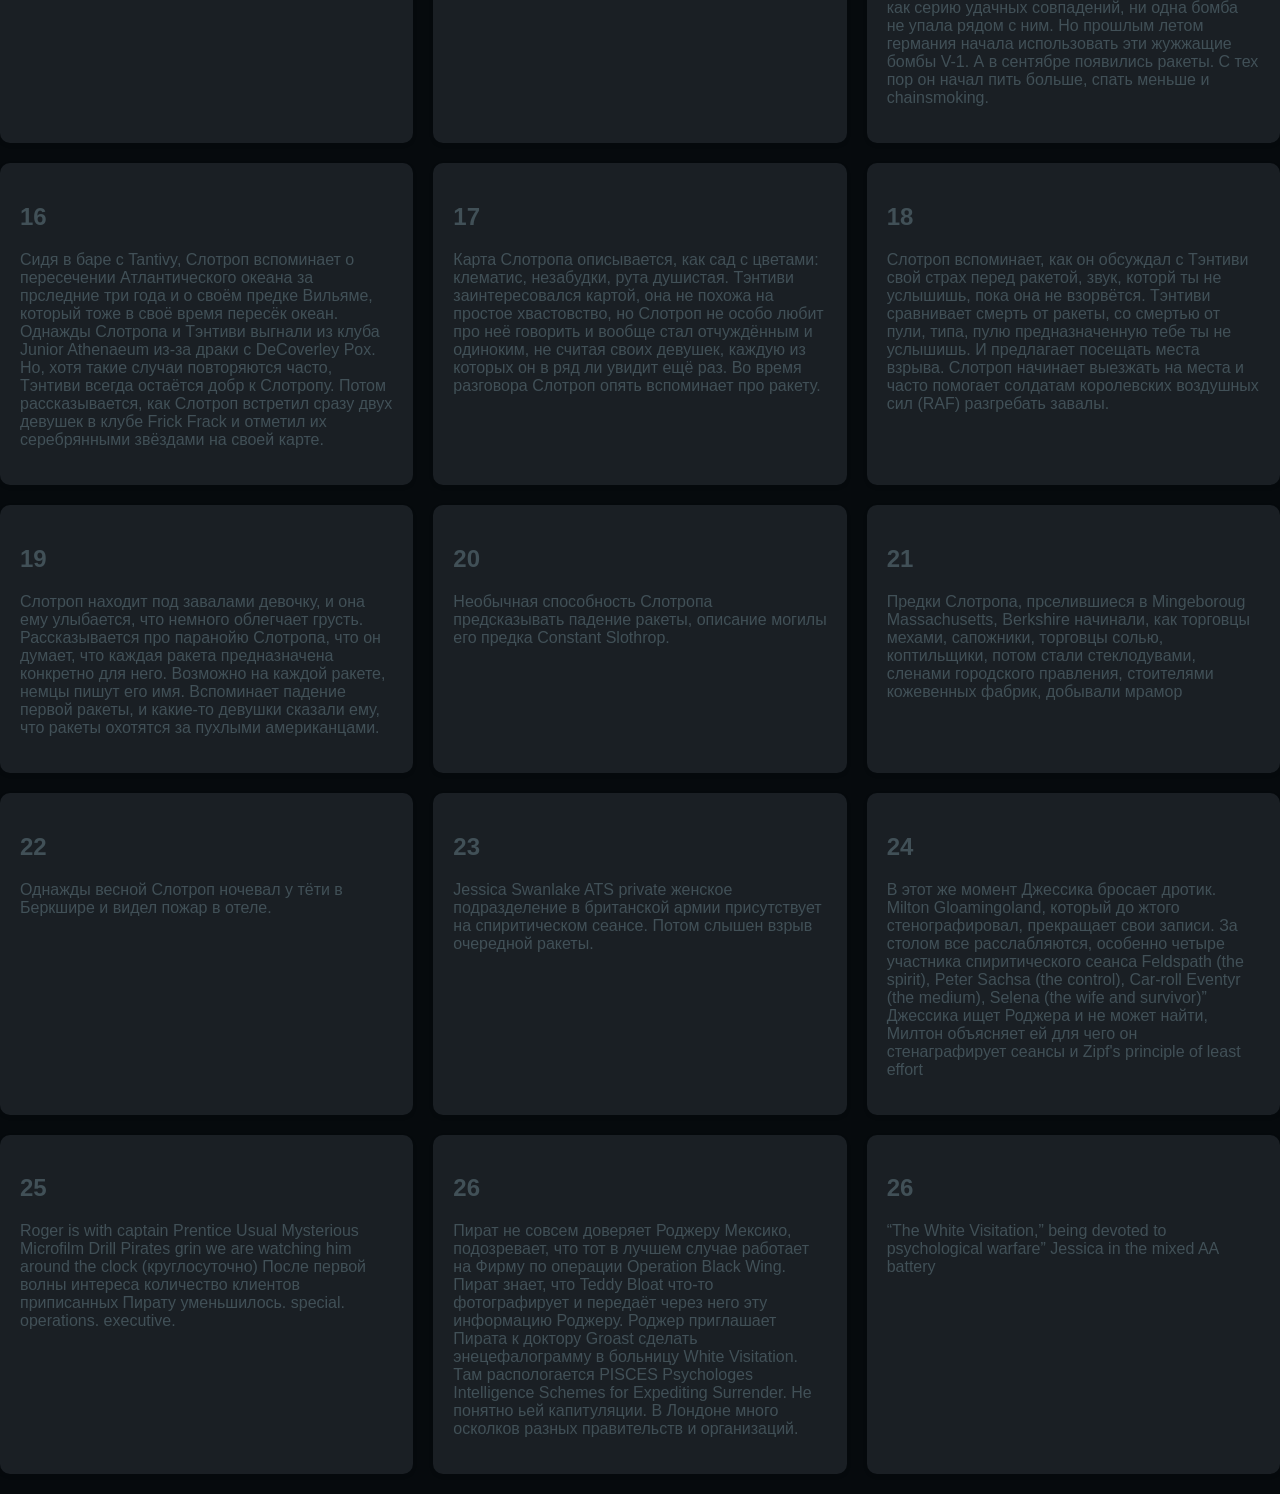
==== commit b4f5a3ed: "270" ====
--- a/gr.html
+++ b/gr.html
@@ -131,4 +131,11 @@
 <h2>26</h2>
 <p>Пират не совсем доверяет Роджеру Мексико, подозревает, что тот в лучшем случае работает на Фирму по операции Operation Black Wing. Пират знает, что Teddy Bloat что-то фотографирует и передаёт через него эту информацию Роджеру. Роджер приглашает Пирата к доктору Groast сделать энецефалограмму в больницу White Visitation. Там распологается PISCES Psychologes Intelligence Schemes for Expediting Surrender. Не понятно ьей капитуляции. В Лондоне много осколков разных правительств и организаций.</p>
 </div>
+<div class="tile">
+<h2>26</h2>
+<p>
+“The White Visitation,”  being  devoted  to  psychological  warfare”
+Jessica in the mixed AA battery
+</p>
+</div>
 </section></main></body></html>
--- a/styles.css
+++ b/styles.css
@@ -14,7 +14,7 @@
 }
 
 main {
-    max-width: 800px;
+    max-width: 1300px;
     margin: 20px auto;
 }
 
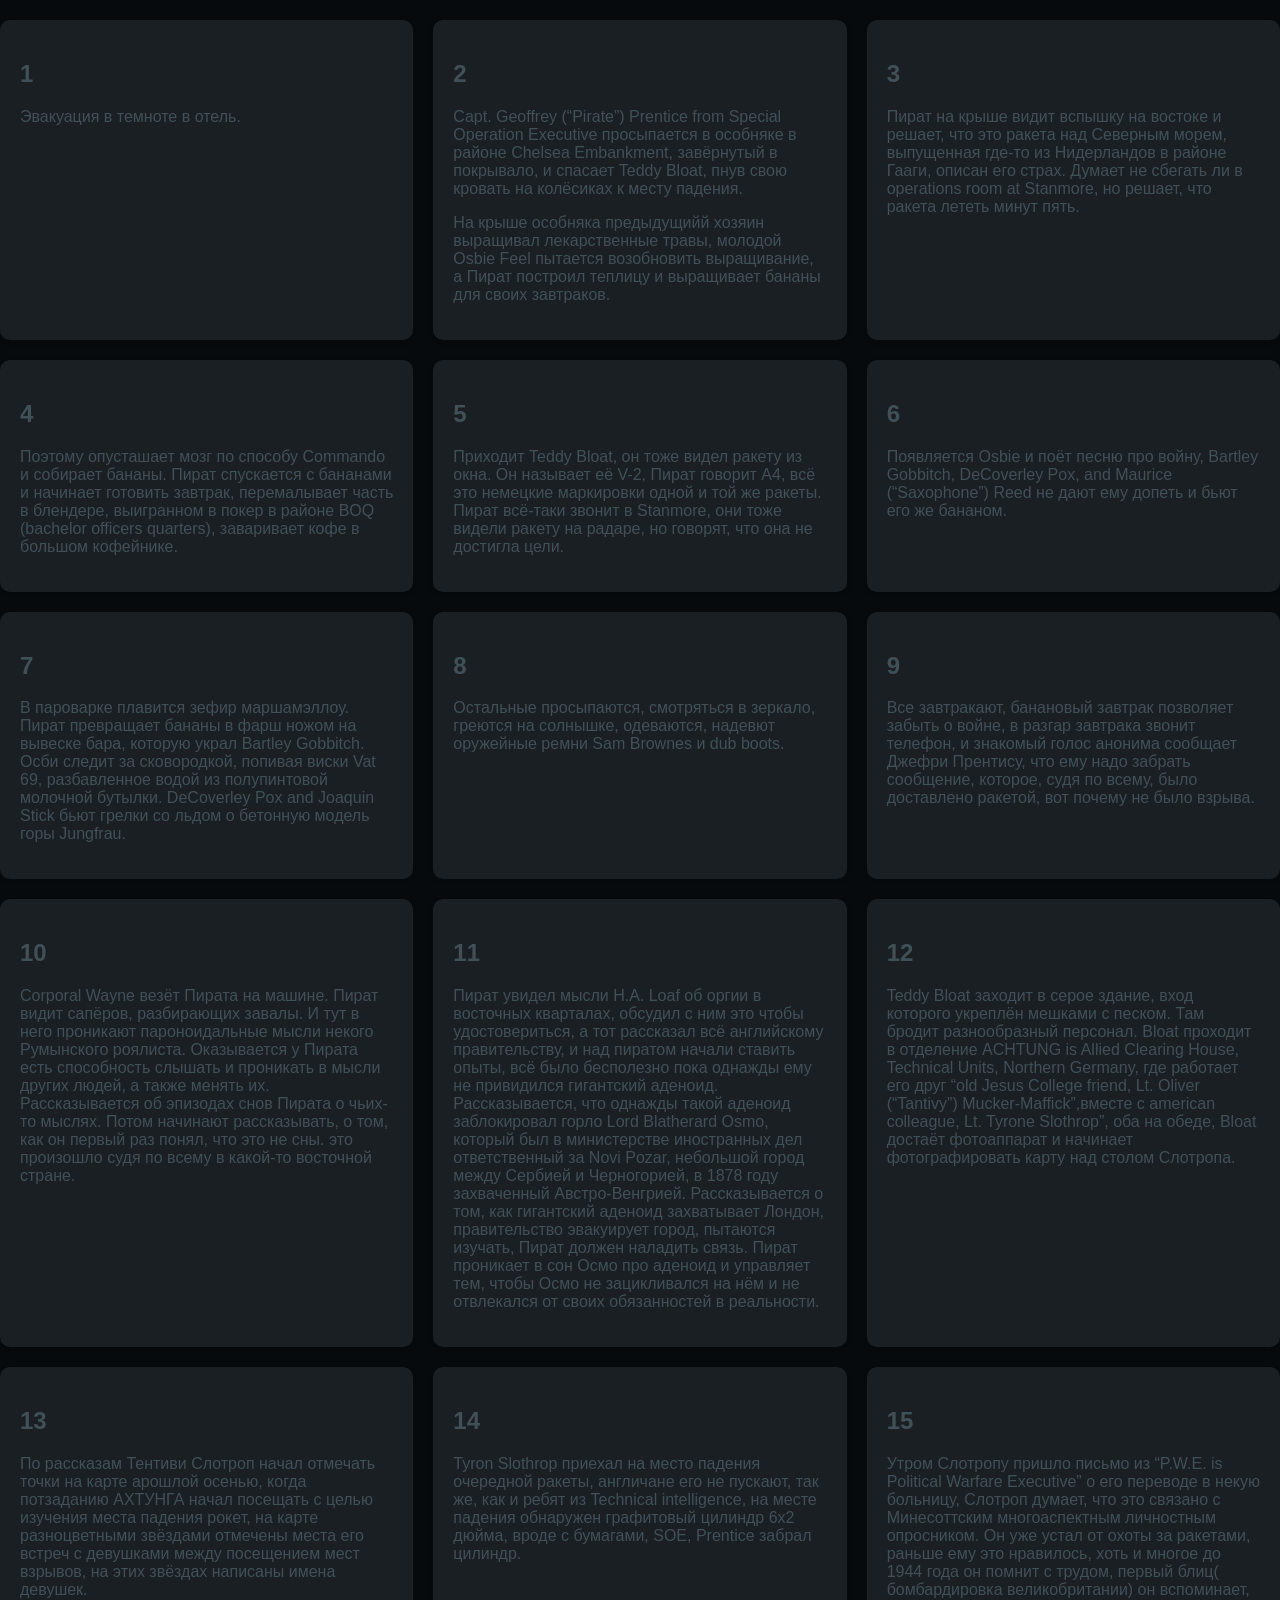
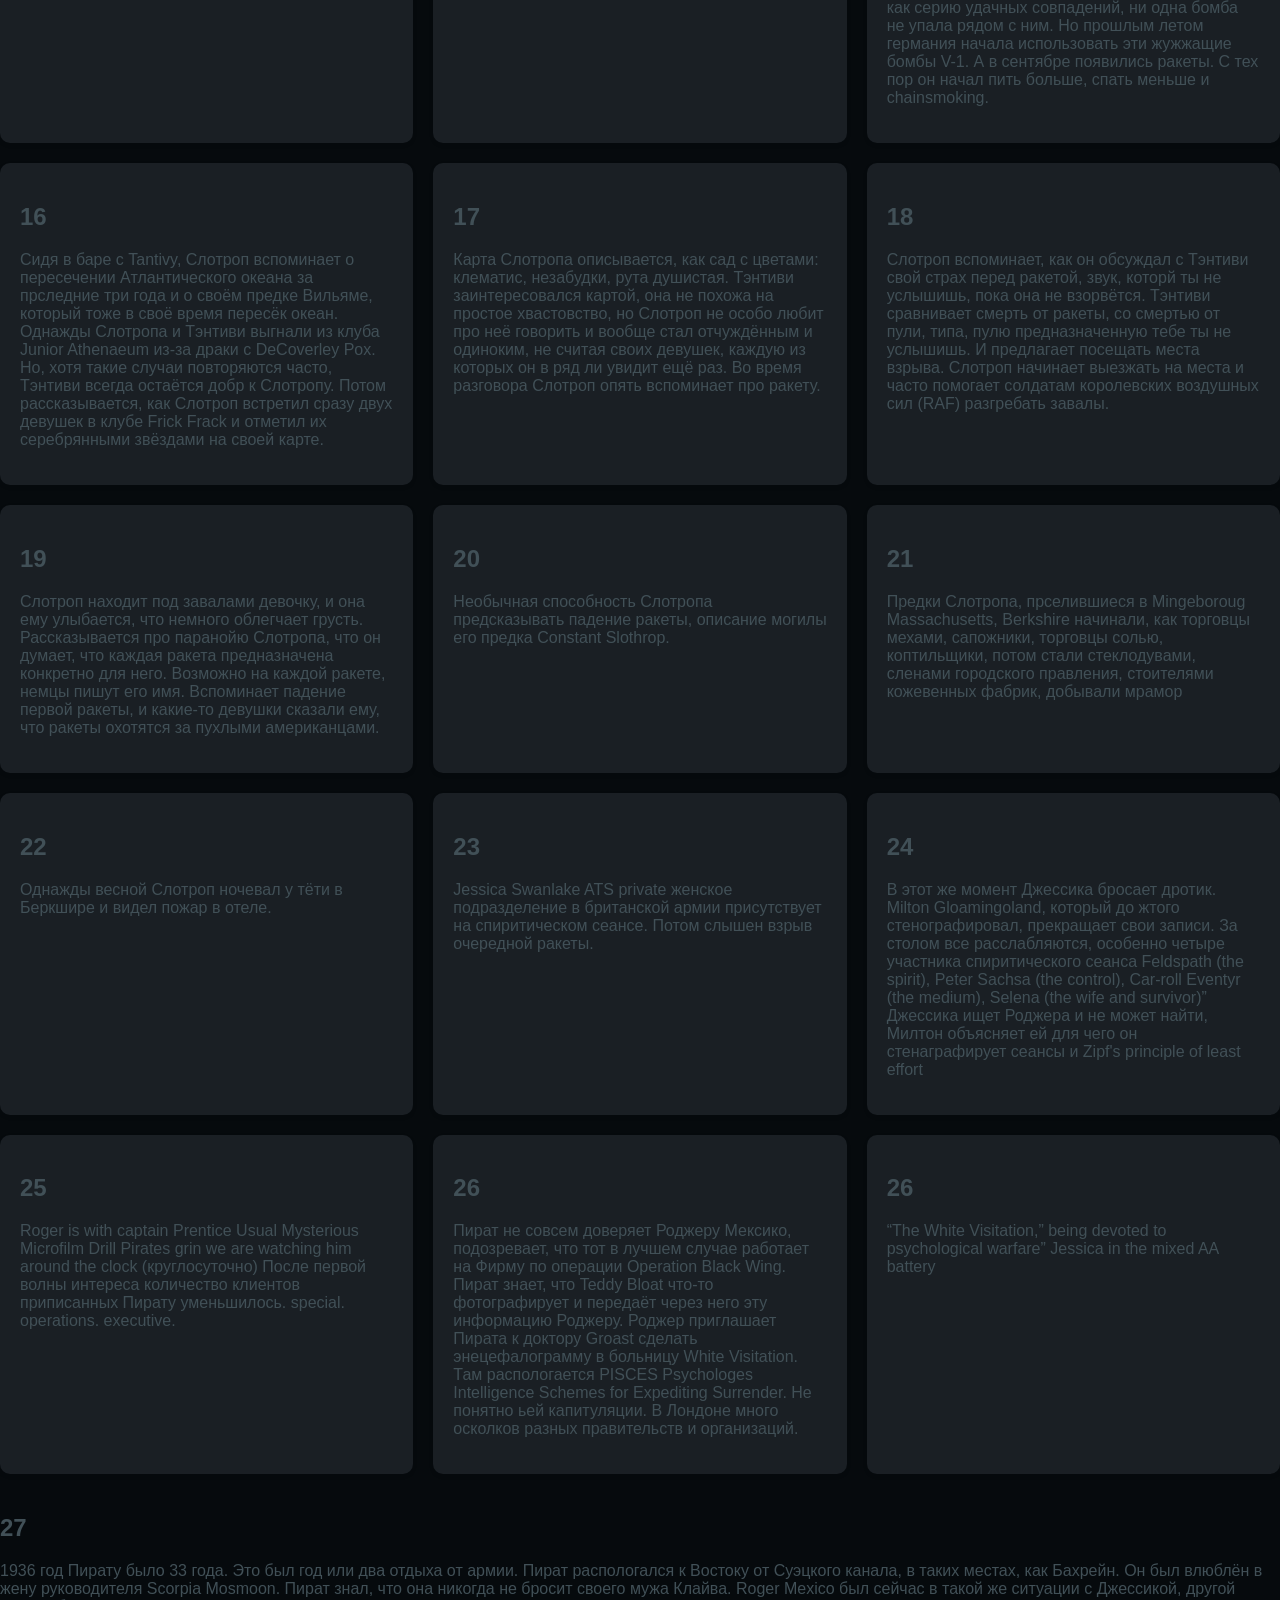
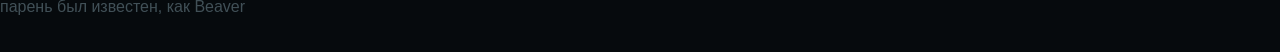
==== commit 19bb6d53: "280" ====
--- a/gr.html
+++ b/gr.html
@@ -138,4 +138,13 @@
 Jessica in the mixed AA battery
 </p>
 </div>
+<div class="title">
+<h2>27</h2>
+<p>
+1936 год Пирату было 33 года.
+Это был год или два отдыха от армии.
+Пират распологался к Востоку от Суэцкого канала, в таких местах, как Бахрейн. Он был влюблён в жену руководителя Scorpia Mosmoon.
+Пират знал, что она никогда не бросит своего мужа Клайва.
+Roger Mexico был сейчас в такой же ситуации с Джессикой, другой парень был известен, как Beaver</p>
+</div>
 </section></main></body></html>
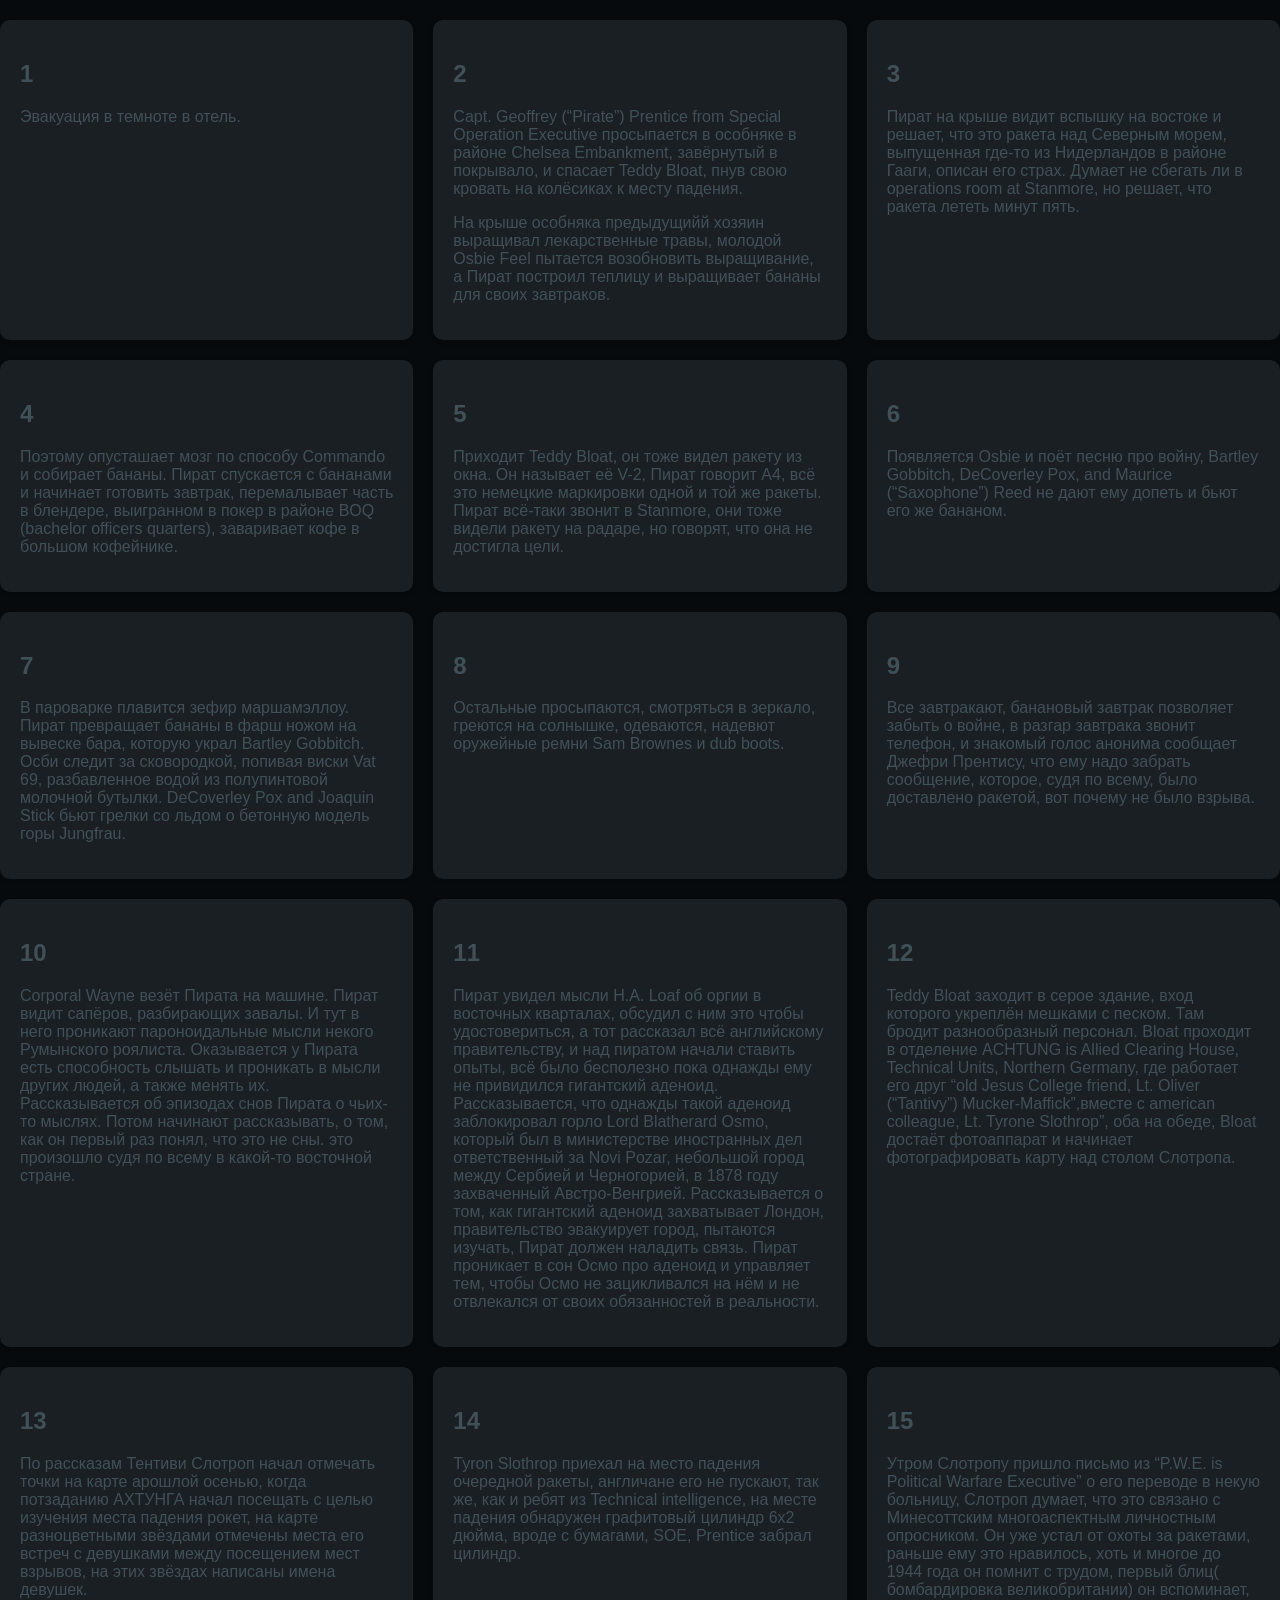
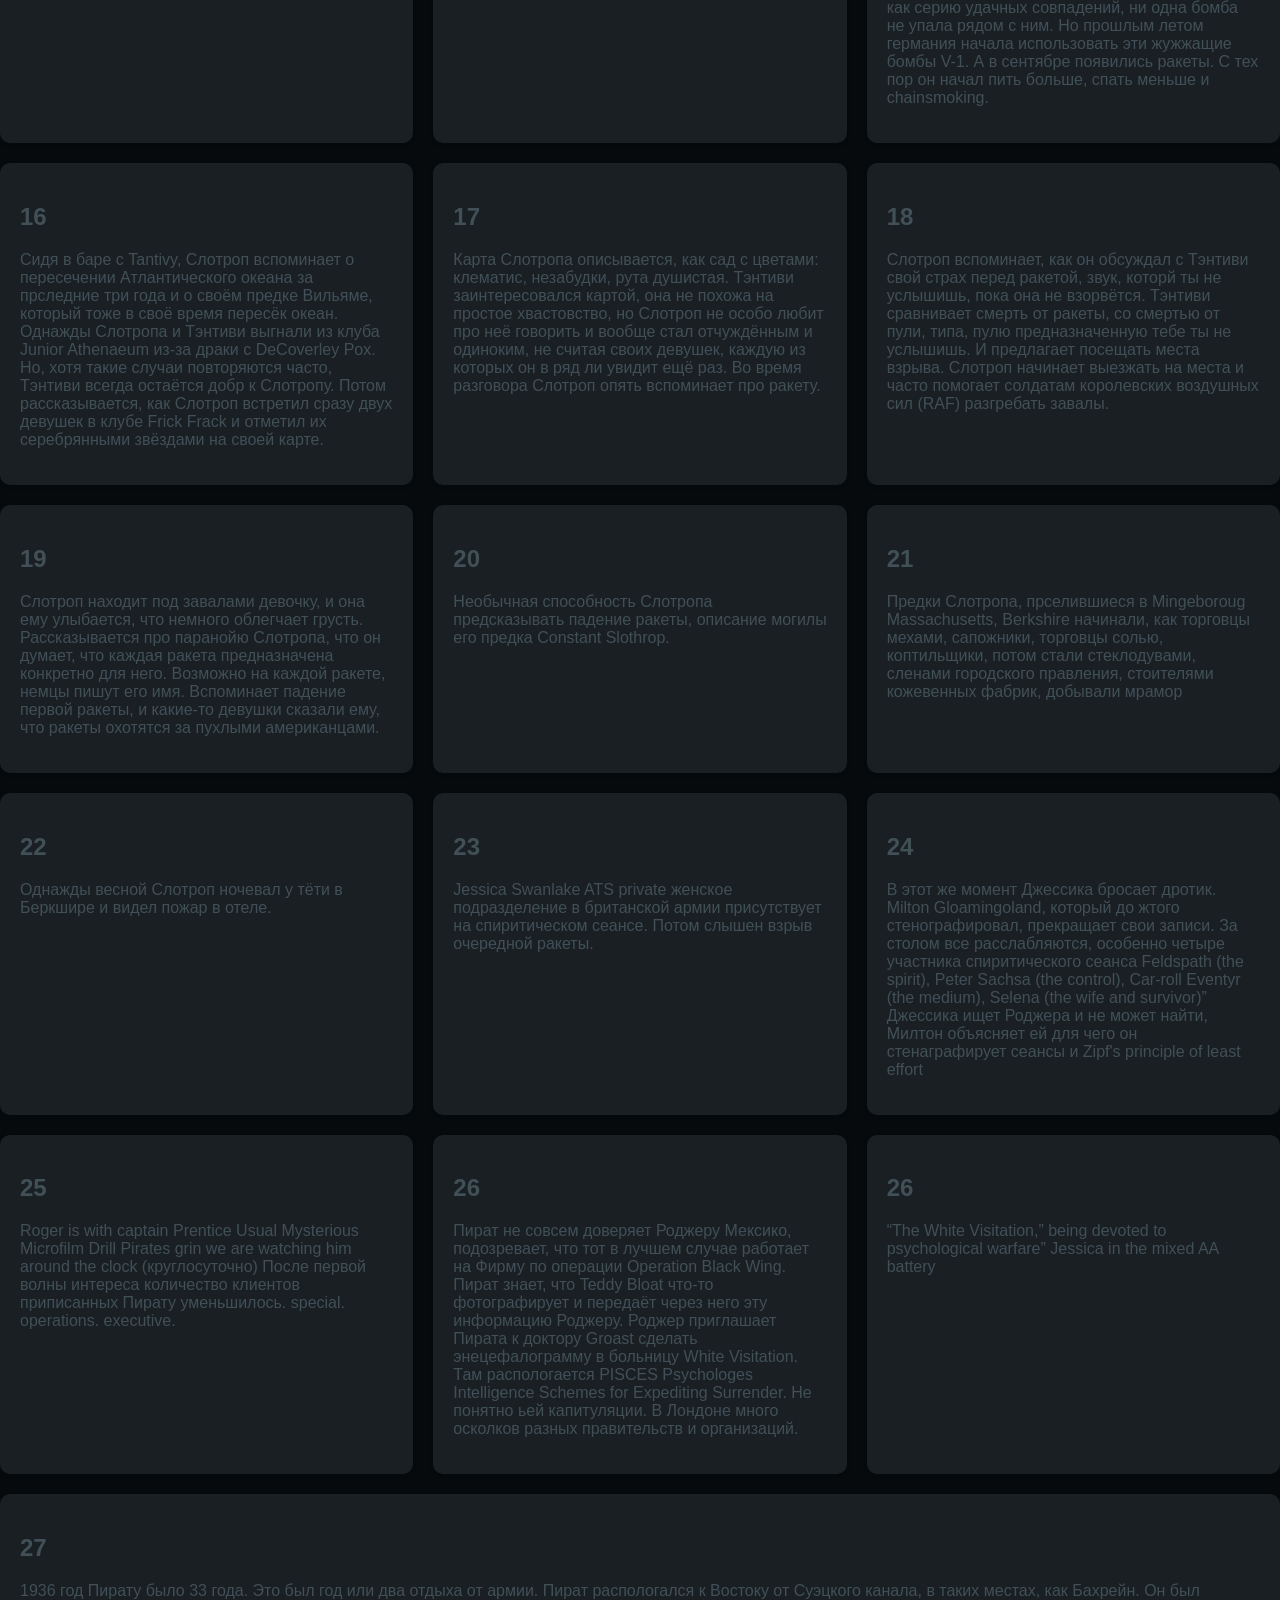
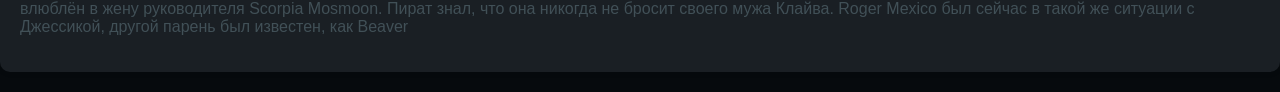
==== commit 7bb6262c: "minor" ====
--- a/gr.html
+++ b/gr.html
@@ -138,7 +138,7 @@
 Jessica in the mixed AA battery
 </p>
 </div>
-<div class="title">
+<div class="tile">
 <h2>27</h2>
 <p>
 1936 год Пирату было 33 года.
